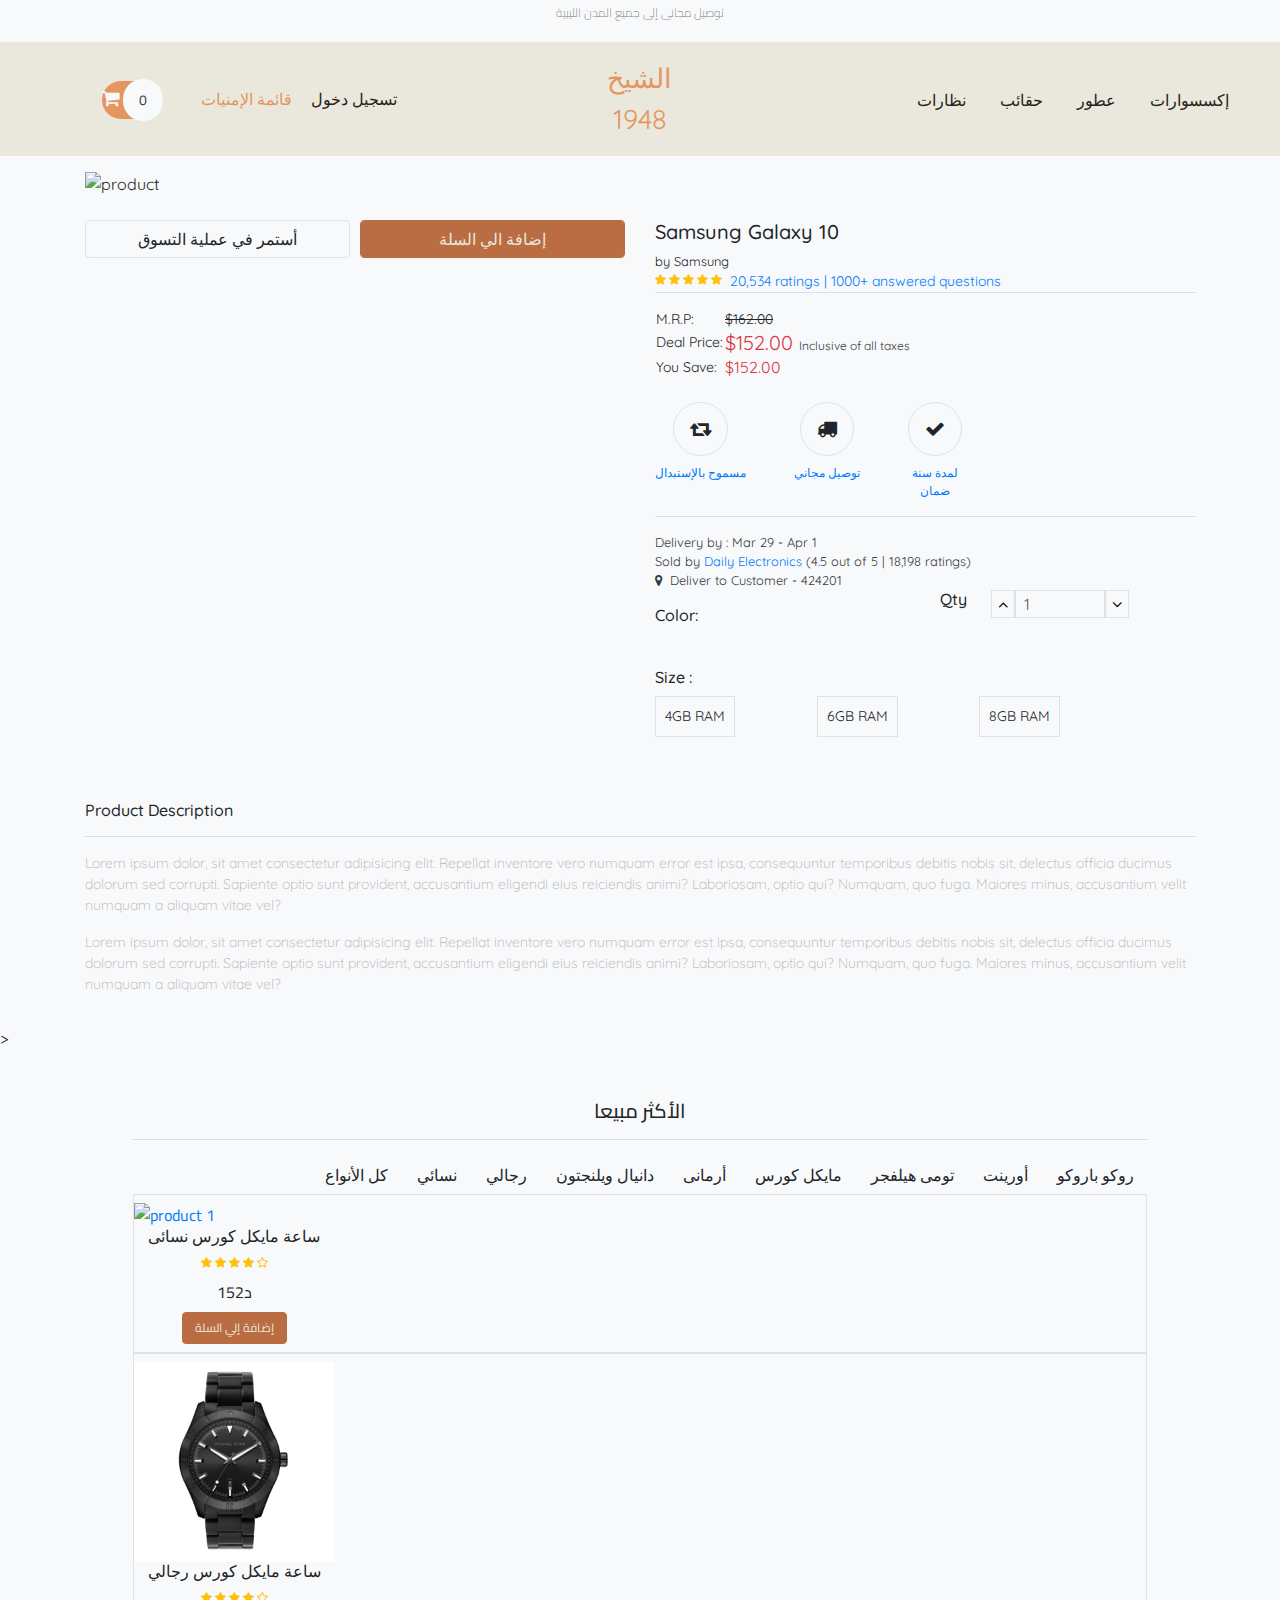
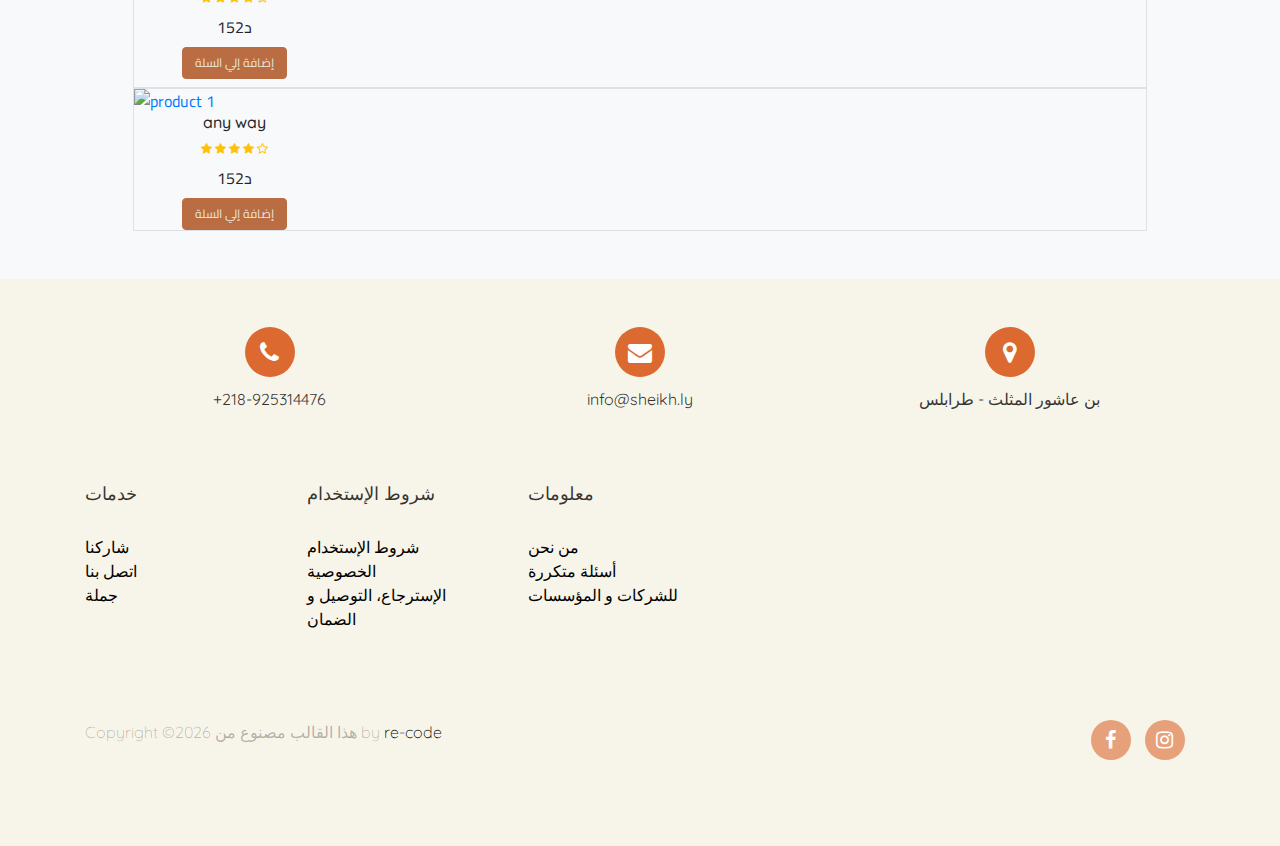
==== product.html @ f58d6d85 "befor banner" ====
<html lang="ar">
<head>
       <!-- Required meta tags for head  -->
    <meta name="viewport" content="width=device-width, initial-scale=1, shrink-to-fit=no">
    <link rel="stylesheet" href="https://cdnjs.cloudflare.com/ajax/libs/font-awesome/4.7.0/css/font-awesome.min.css">
    
    <link rel="stylesheet" href="https://cdnjs.cloudflare.com/ajax/libs/OwlCarousel2/2.3.4/assets/owl.carousel.min.css" integrity="sha256-UhQQ4fxEeABh4JrcmAJ1+16id/1dnlOEVCFOxDef9Lw=" crossorigin="anonymous" />
    <link rel="stylesheet" href="https://cdnjs.cloudflare.com/ajax/libs/OwlCarousel2/2.3.4/assets/owl.theme.default.min.css" integrity="sha256-kksNxjDRxd/5+jGurZUJd1sdR2v+ClrCl3svESBaJqw=" crossorigin="anonymous" />
    <link href="https://fonts.googleapis.com/css?family=Quicksand:400,600,700&display=swap" rel="stylesheet">

    <link rel="stylesheet" href="sass/fonts/icomoon/style.css">

    <link rel="stylesheet" href="sass/css/owl.carousel.min.css">

    <!-- Bootstrap CSS -->
    <link rel="stylesheet" href="sass/css/bootstrap.min.css">
    <meta charset="UTF-8">
    <meta http-equiv="X-UA-Compatible" content="IE=edge">
    <meta name="viewport" content="width=device-width, initial-scale=1.0">
    <meta http-equiv="Content-Type" content="text/html;charset=UTF-8">
  
    <title>الشيخ للساعات </title>
    <!--bootstap link--->
     <link href="https://cdn.jsdelivr.net/npm/bootstrap@5.3.0-alpha3/dist/css/bootstrap.min.css" rel="stylesheet" integrity="sha384-KK94CHFLLe+nY2dmCWGMq91rCGa5gtU4mk92HdvYe+M/SXH301p5ILy+dN9+nJOZ" crossorigin="anonymous">
    <!-------       cdnjs.com     ---------> 
    <link rel="stylesheet" href="https://cdnjs.cloudflare.com/ajax/libs/OwlCarousel2/2.3.4/assets/owl.carousel.min.css" integrity="sha512-tS3S5qG0BlhnQROyJXvNjeEM4UpMXHrQfTGmbQ1gKmelCxlSEBUaxhRBj/EFTzpbP4RVSrpEikbmdJobCvhE3g==" crossorigin="anonymous" referrerpolicy="no-referrer" />
    <link rel="stylesheet" href="https://cdnjs.cloudflare.com/ajax/libs/OwlCarousel2/2.3.4/assets/owl.theme.default.min.css" integrity="sha512-sMXtMNL1zRzolHYKEujM2AqCLUR9F2C4/05cdbxjjLSRvMQIciEPCQZo++nk7go3BtSuK9kfa/s+a4f4i5pLkw==" crossorigin="anonymous" referrerpolicy="no-referrer" />
<!-- font awesome icons --->
<link rel="stylesheet" href="https://cdnjs.cloudflare.com/ajax/libs/font-awesome/6.4.0/css/brands.min.css" integrity="sha512-9YHSK59/rjvhtDcY/b+4rdnl0V4LPDWdkKceBl8ZLF5TB6745ml1AfluEU6dFWqwDw9lPvnauxFgpKvJqp7jiQ==" crossorigin="anonymous" referrerpolicy="no-referrer" />
<link rel="stylesheet" href="sass/scss/style.css ">
<link rel="stylesheet" href="sass/css/footer/css/ionicons.min.css">

</head>
<body>
<!--start header-->
<div class="site-mobile-menu site-navbar-target ">
        <div class="site-mobile-menu-header">
          <div class="site-mobile-menu-close mt-3">
            <span class="icon-close2 js-menu-toggle"></span>
          </div>
        </div>
        <div class="site-mobile-menu-body"></div>
      </div>
    <header  id="header" >
        <div  class="strip  justify-content-between px-4 py-1 bg-light"> <!--- d-flex well add justify add some space- "-->
         <p  style="text-align:center"class="font-cario font-size-12 text-black-50" >توصيل مجانى إلى جميع المدن الليبية</p>
         <div class="font-cario font-size-14">
            

         </div>
      
        </div>
        <!--nav primary -->
        <div  class="site-navbar site-navbar-target bg-white color-nav" role="banner" class="container">
            <div class="row align-items-center position-relative">
  
              <div class="col-lg-4">
                <nav class="site-navigation text-right ml-auto " role="navigation">
                 
                  <ul class="site-menu main-menu js-clone-nav ml-auto d-none d-lg-block ">
                    <li>
                      <form action="#" class="font-size-14 font-cario  ">
                        <a href="#" class="py-2 rounded-pill  "style="background-color:#e59560;">
                          <span class="font-size-16px-2 "><i class="fa fa-shopping-cart" style="font-size:19px;color:#f8f9fa;"></i></span>
                          <span class="px-3 py-2 rounded-pill text-dark bg-light">0</span>
                        </a>
                    </form>
                  </li>
                    <li class="active"><a href="#" class="nav-link">
                   
                    </a> قائمة الإمنيات</li>
                    <li><a href="#" class="nav-link">تسجيل  دخول </a></li>
               
                    
                  </ul>
                </nav>
              </div>
              <div class="col-lg-4 text-center">
                <div  class="site-logo">
                  <a href="index.html">الشيخ<br>  1948</a>
                </div>
  
  
                <div class="ml-auto toggle-button d-inline-block d-lg-none"><a href="#" class="site-menu-toggle py-5 js-menu-toggle text-black"><span class="icon-menu h3 text-black"></span></a></div>
              </div>
              <div class="col-lg-4">
                <nav class="site-navigation text-left mr-auto " role="navigation">
                  <ul class="site-menu main-menu js-clone-nav ml-auto d-none d-lg-block">
                    <li><a href="#" class="nav-link"> </a></li>
                    <li><a href="#" class="nav-link">نظارات</a></li>
                    <li><a href="#" class="nav-link">حقائب</a></li>
                    <li><a href="#" class="nav-link">عطور</a></li>
                    <li><a href="#" class="nav-link">إكسسوارات</a></li>
                  </ul>
                </nav>
              </div>
              
  
            </div>
          </div>
          <!--------------- end of nav------------->
    </header>
<!--start main-site -->
<main  id="main-site">
<!--product -->
<section id="product" class="py-3">
    <div class="container">
        <div class="row">
            <div class="col-sm-6">
                <img src="assest/products/1.png" alt="product" class="img-fluid">
                <div class="form-row pt-4 font-size-16 font-baloo">
                    <div class="col">
                        <button type="submit" class="btn border form-control">أستمر في عملية التسوق</button>
                    </div>
                    <div class="col">
                        <button type="submit" class="btn  button-style form-control">إضافة الي السلة</button>
                    </div>
                </div>
            </div>
            <div class="col-sm-6 py-5">
                <h5 class="font-baloo font-size-20">Samsung Galaxy 10</h5>
                <small>by Samsung</small>
                <div class="d-flex">
                    <div class="rating text-warning font-size-12">
                        <span><i class="fa fa-star"></i></span>
                        <span><i class="fa fa-star"></i></span>
                        <span><i class="fa fa-star"></i></span>
                        <span><i class="fa fa-star"></i></span>
                        <span><i class="fa fa-star"></i></span>
                      </div>
                      <a href="#" class="px-2 font-rale font-size-14">20,534 ratings | 1000+ answered questions</a>
                </div>
                <hr class="m-0">

                <!---    product price       -->
                    <table class="my-3">
                        <tr class="font-rale font-size-14">
                            <td>M.R.P:</td>
                            <td><strike>$162.00</strike></td>
                        </tr>
                        <tr class="font-rale font-size-14">
                            <td>Deal Price:</td>
                            <td class="font-size-20 text-danger">$<span>152.00</span><small class="text-dark font-size-12">&nbsp;&nbsp;Inclusive of all taxes</small></td>
                        </tr>
                        <tr class="font-rale font-size-14">
                            <td>You Save:</td>
                            <td><span class="font-size-16 text-danger">$152.00</span></td>
                        </tr>
                    </table>
                <!---    !product price       -->

                 <!--    #policy -->
                    <div id="policy">
                        <div class="d-flex">
                            <div class="return text-center mr-5">
                                <div class="font-size-20 my-2 color-second">
                                    <span class="fa fa-retweet  border p-3 rounded-pill "></span>
                                </div>
                                <a href="#" class="font-rale font-size-12">مسموح بالإستبدال</a>
                            </div>
                            <div class="return text-center mr-5">
                                <div class="font-size-20 my-2 color-second">
                                    <span class="fa fa-truck  border p-3 rounded-pill"></span>
                                </div>
                                <a href="#" class="font-rale font-size-12">توصيل مجاني</a>
                            </div>
                            <div class="return text-center mr-5">
                                <div class="font-size-20 my-2 color-second">
                                    <span class="fa fa-check border p-3 rounded-pill"></span>
                                </div>
                                <a href="#" class="font-rale font-size-12">لمدة سنة <br>ضمان</a>
                            </div>
                        </div>
                    </div>
                  <!--    !policy -->
                    <hr>

                <!-- order-details -->
                    <div id="order-details" class="font-rale d-flex flex-column text-dark">
                        <small>Delivery by : Mar 29  - Apr 1</small>
                        <small>Sold by <a href="#">Daily Electronics </a>(4.5 out of 5 | 18,198 ratings)</small>
                        <small><i class="fa fa-map-marker color-primary"></i>&nbsp;&nbsp;Deliver to Customer - 424201</small>
                    </div>
                 <!-- !order-details -->

                 <div class="row">
                     <div class="col-6">
                            <!-- color -->
                                <div class="color my-3">
                                  <div class="d-flex justify-content-between">
                                    <h6 class="font-baloo">Color:</h6>
                                    <div class="p-2 color-yellow-bg rounded-circle"><button class="btn font-size-14"></button></div>
                                    <div class="p-2 color-primary-bg rounded-circle"><button class="btn font-size-14"></button></div>
                                    <div class="p-2 color-second-bg rounded-circle"><button class="btn font-size-14"></button></div>
                                  </div>
                                </div>
                            <!-- !color -->
                     </div>
                     <div class="col-6">
                       <!-- product qty section -->  
                         <div class="qty d-flex">
                             <h6 class="font-baloo">Qty</h6>
                             <div class="px-4 d-flex font-rale">
                                 <button class="qty-up border bg-light" data-id="pro1"><i class="fa fa-angle-up"></i></button>
                                 <input type="text" data-id="pro1" class="qty_input border px-2 w-50 bg-light" disabled value="1" placeholder="1">
                                 <button data-id="pro1" class="qty-down border bg-light"><i class="fa fa-angle-down"></i></button>
                             </div>
                         </div>
                        <!-- !product qty section -->  
                     </div>
                 </div>

                <!-- size -->
                    <div class="size my-3">
                        <h6 class="font-baloo">Size :</h6>
                        <div class="d-flex justify-content-between w-75">
                            <div class="font-rubik border p-2">
                                <button class="btn p-0 font-size-14">4GB RAM</button>
                            </div>
                            <div class="font-rubik border p-2">
                                <button class="btn p-0 font-size-14">6GB RAM</button>
                            </div>
                            <div class="font-rubik border p-2">
                                <button class="btn p-0 font-size-14">8GB RAM</button>
                            </div>
                        </div>
                    </div>
                <!-- !size -->


            </div>

            <div class="col-12">
                <h6 class="font-rubik">Product Description</h6>
                <hr>
                <p class="font-rale font-size-14">Lorem ipsum dolor, sit amet consectetur adipisicing elit. Repellat inventore vero numquam error est ipsa, consequuntur temporibus debitis nobis sit, delectus officia ducimus dolorum sed corrupti. Sapiente optio sunt provident, accusantium eligendi eius reiciendis animi? Laboriosam, optio qui? Numquam, quo fuga. Maiores minus, accusantium velit numquam a aliquam vitae vel?</p>
                <p class="font-rale font-size-14">Lorem ipsum dolor, sit amet consectetur adipisicing elit. Repellat inventore vero numquam error est ipsa, consequuntur temporibus debitis nobis sit, delectus officia ducimus dolorum sed corrupti. Sapiente optio sunt provident, accusantium eligendi eius reiciendis animi? Laboriosam, optio qui? Numquam, quo fuga. Maiores minus, accusantium velit numquam a aliquam vitae vel?</p>
            </div>
        </div>
    </div>
</section>
<!--   !product  -->>
<!--Top sale -->
<section class="container" id ="top-sale">
  <div class="container p-5" >
<h4 class="font-cario font-size-20 center-item" >الأكثر  مبيعا </h4>
<hr>
<!--owl-carousel-->
<div id="filters" class="button-group text-right font-size-12 ">
  <button class ="btn" data-filter="*">كل الأنواع</button>
  <button class ="btn" data-filter=".woman">نسائي </button>
  <button class ="btn" data-filter=".man">رجالي </button>
  <button class ="btn" data-filter=".daneal">دانيال ويلنجتون</button>
  <button class ="btn" data-filter=".armane"> أرمانى</button>
  <button class ="btn" data-filter=".mecal"> مايكل كورس</button>
  <button class ="btn" data-filter=".tome">تومى هيلفجر</button>
  <button class ="btn" data-filter=".orent">أورينت </button>
  <button class ="btn" data-filter=".roko">روكو باروكو</button>

</div>
<div class="grid">
  <div class="grid-items woman mecal border ">
   <div class="item py-2" style="width: 200px;">
    <div class="product font-cario">
      <a href="#"><img src="assest/products/michael-1.webp" alt="product 1" class="img-fluid"></a>
      <div class="center-item">
        <h6> ساعة مايكل كورس نسائى</h6>
        <div class="rating text-warning font-size-12">
          <span><i class="fa fa-star"></i></span>
          <span><i class="fa fa-star"></i></span>
          <span><i class="fa fa-star"></i></span>
          <span><i class="fa fa-star"></i></span>
          <span><i class=" 	fa fa-star-o"></i></span>
        </div>
        <div class="price py-2">
          <span>152د</span>
        </div>
       <button type="submit" class="btn btn-warning font-size-12 button-style" >إضافة إلي السلة</button>
      </div>
    </div>

   </div>

  </div>
  <div class="grid-items mecal man  border ">
    <div class="item py-2" style="width: 200px;">
     <div class="product font-cario">
       <a href="#"><img src="assest/products/mk-2.jpg" alt="product 1" class="img-fluid"></a>
       <div class="center-item">
         <h6> ساعة مايكل كورس رجالي</h6>
         <div class="rating text-warning font-size-12">
           <span><i class="fa fa-star"></i></span>
           <span><i class="fa fa-star"></i></span>
           <span><i class="fa fa-star"></i></span>
           <span><i class="fa fa-star"></i></span>
           <span><i class=" 	fa fa-star-o"></i></span>
         </div>
         <div class="price py-2">
           <span>152د</span>
         </div>
        <button type="submit" class="btn btn-warning font-size-12 button-style" >إضافة إلي السلة</button>
       </div>
     </div>

    </div>

   </div>

  <div class="grid-items woman border ">
    <div class="item " style="width: 200px;">
     <div class="product font-cario">
       <a href="#"><img src="assest/products/2.png" alt="product 1" class="img-fluid"></a>
       <div class="center-item">
         <h6> any way</h6>
         <div class="rating text-warning font-size-12">
           <span><i class="fa fa-star"></i></span>
           <span><i class="fa fa-star"></i></span>
           <span><i class="fa fa-star"></i></span>
           <span><i class="fa fa-star"></i></span>
           <span><i class=" 	fa fa-star-o"></i></span>
         </div>
         <div class="price py-2">
           <span>152د</span>
         </div>
        <button type="submit" class="btn btn-warning font-size-12 button-style" >إضافة إلي السلة</button>
       </div>
     </div>

    </div>

   </div>

</div>

</div>

</section>
<!--spatial prices-->



<!--spatial prices-->
<!---Banner Ads-->





</main>
<!--close main-site -->
<!--satrt footer-->
<footer>
<footer class="footer-10">
			<div class="container">
				<div class="row  no-gutters">
					<div class="col-md-4  mb-4 d-flex">
						<div class="con con-1 w-100 py-5">
							<div class="con-info w-100 text-center">
								<div class="icon d-flex align-items-center justify-content-center">
									<span class="fa fa-phone"></span>
								</div>
								<div class="text">
									<span>+218-925314476</span>
								</div>
							</div>
						</div>
					</div>
					<div class="col-md-4 mb-md-0 mb-4 d-flex">
						<div class="con con-2 w-100 py-5">
							<div class="con-info w-100 text-center">
								<div class="icon d-flex align-items-center justify-content-center">
									<span class="fa fa-envelope"></span>
								</div>
								<div class="text">
									<span>info@sheikh.ly</span>
								</div>
							</div>
						</div>
					</div>
					<div class="col-md-4 mb-md-0 mb-4 d-flex">
						<div class="con con-3 w-100 py-5">
							<div class="con-info w-100 text-center">
								<div class="icon d-flex align-items-center justify-content-center">
									<span class="fa fa-map-marker"></span>
								</div>
								<div class="text">
									<span>بن عاشور المثلث - طرابلس</span>
								</div>
							</div>
						</div>
					</div>
				</div>
				<div class="row">
					<div class="col-md-7">
						<div class="row">
							<div class="col-md-4 mb-md-0 mb-4">
								<h2 class="footer-heading">خدمات</h2>
								<ul class="list-unstyled">
		              <li><a href="#" class="d-block">شاركنا </a></li>
		              <li><a href="#" class="d-block">اتصل بنا </a></li>
		              <li><a href="#" class="d-block">جملة </a></li>
		              
		            </ul>
							</div>
							<div class="col-md-4 mb-md-0 mb-4">
								<h2 class="footer-heading">شروط الإستخدام</h2>
								<ul class="list-unstyled">
		              <li><a href="#" class="d-block">شروط الإستخدام </a></li>
		              <li><a href="#" class="d-block">الخصوصية </a></li>
		              <li><a href="#" class="d-block">الإسترجاع، التوصيل و الضمان </a></li>
		            
		            </ul>
							</div>
							<div class="col-md-4 mb-md-0 mb-4">
								<h2 class="footer-heading">معلومات</h2>
								<ul class="list-unstyled">
		              <li><a href="#" class="d-block">من نحن </a></li>
		              <li><a href="#" class="d-block">أسئلة متكررة </a></li>
		              <li><a href="#" class="d-block">للشركات و المؤسسات </a></li>
		            </ul>
							</div>
						</div>
					</div>
					</div>
				<div class="row mt-5 pt-4 border-top">
          <div class="col-md-6 col-lg-8 mb-md-0 mb-4">
            <p class="copyright mb-0"><!-- Link back to Colorlib can't be removed. Template is licensed under CC BY 3.0. -->
  Copyright &copy;<script>document.write(new Date().getFullYear());</script> هذا القالب مصنوع من  <i class="ion-ios-heart" aria-hidden="true"></i> by <a href="https://colorlib.com" target="_blank">re-code</a>
  <!-- Link back to Colorlib can't be removed. Template is licensed under CC BY 3.0. --></p>
          </div>
          <div class="col-md-6 col-lg-4 text-md-right">
          	<ul class="ftco-footer-social p-0">
			  <li class="ftco-animate"><a href="#" data-toggle="tooltip" data-placement="top" title="Facebook"><span class="fa fa-facebook"></span></a></li>
              <li class="ftco-animate"><a href="#" data-toggle="tooltip" data-placement="top" title="Instagram"><span class="fa fa-instagram"></span></a></li>
            </ul>
          </div>
        </div>
			</div>
		</footer>
  
</footer>
<!--end footer-->

    <!---------- script bootstrap ------------->
    <script src="https://cdn.jsdelivr.net/npm/@popperjs/core@2.11.7/dist/umd/popper.min.js" integrity="sha384-zYPOMqeu1DAVkHiLqWBUTcbYfZ8osu1Nd6Z89ify25QV9guujx43ITvfi12/QExE" crossorigin="anonymous"></script>
<script src="https://cdn.jsdelivr.net/npm/bootstrap@5.3.0-alpha3/dist/js/bootstrap.min.js" integrity="sha384-Y4oOpwW3duJdCWv5ly8SCFYWqFDsfob/3GkgExXKV4idmbt98QcxXYs9UoXAB7BZ" crossorigin="anonymous"></script>
<!----- script bootsrap for nav------>
<script src="sass/js/jquery-3.3.1.min.js"></script>
<script src="sass/js/popper.min.js"></script>
<script src="sass/js/bootstrap.min.js"></script>
<script src="sass/js/jquery.sticky.js"></script>
<script src="sass/js/main.js"></script>
<script src="index.js"></script>
<!---custom javascript -->
<script src="https://cdnjs.cloudflare.com/ajax/libs/OwlCarousel2/2.3.4/owl.carousel.min.js" integrity="sha512-bPs7Ae6pVvhOSiIcyUClR7/q2OAsRiovw4vAkX+zJbw3ShAeeqezq50RIIcIURq7Oa20rW2n2q+fyXBNcU9lrw==" crossorigin="anonymous" referrerpolicy="no-referrer"></script>
<!--istop plugin -->
<script src="https://cdnjs.cloudflare.com/ajax/libs/jquery.isotope/3.0.6/isotope.pkgd.min.js" integrity="sha512-Zq2BOxyhvnRFXu0+WE6ojpZLOU2jdnqbrM1hmVdGzyeCa1DgM3X5Q4A/Is9xA1IkbUeDd7755dNNI/PzSf2Pew==" crossorigin="anonymous" referrerpolicy="no-referrer"></script>


</body>
</html>
---- sass/fonts/icomoon/style.css ----
@font-face {
  font-family: 'icomoon';
  src:  url('fonts/icomoon.eot?10si43');
  src:  url('fonts/icomoon.eot?10si43#iefix') format('embedded-opentype'),
    url('fonts/icomoon.ttf?10si43') format('truetype'),
    url('fonts/icomoon.woff?10si43') format('woff'),
    url('fonts/icomoon.svg?10si43#icomoon') format('svg');
  font-weight: normal;
  font-style: normal;
}

[class^="icon-"], [class*=" icon-"] {
  /* use !important to prevent issues with browser extensions that change fonts */
  font-family: 'icomoon' !important;
  speak: none;
  font-style: normal;
  font-weight: normal;
  font-variant: normal;
  text-transform: none;
  line-height: 1;

  /* Better Font Rendering =========== */
  -webkit-font-smoothing: antialiased;
  -moz-osx-font-smoothing: grayscale;
}

.icon-asterisk:before {
  content: "\f069";
}
.icon-plus:before {
  content: "\f067";
}
.icon-question:before {
  content: "\f128";
}
.icon-minus:before {
  content: "\f068";
}
.icon-glass:before {
  content: "\f000";
}
.icon-music:before {
  content: "\f001";
}
.icon-search:before {
  content: "\f002";
}
.icon-envelope-o:before {
  content: "\f003";
}
.icon-heart:before {
  content: "\f004";
}
.icon-star:before {
  content: "\f005";
}
.icon-star-o:before {
  content: "\f006";
}
.icon-user:before {
  content: "\f007";
}
.icon-film:before {
  content: "\f008";
}
.icon-th-large:before {
  content: "\f009";
}
.icon-th:before {
  content: "\f00a";
}
.icon-th-list:before {
  content: "\f00b";
}
.icon-check:before {
  content: "\f00c";
}
.icon-close:before {
  content: "\f00d";
}
.icon-remove:before {
  content: "\f00d";
}
.icon-times:before {
  content: "\f00d";
}
.icon-search-plus:before {
  content: "\f00e";
}
.icon-search-minus:before {
  content: "\f010";
}
.icon-power-off:before {
  content: "\f011";
}
.icon-signal:before {
  content: "\f012";
}
.icon-cog:before {
  content: "\f013";
}
.icon-gear:before {
  content: "\f013";
}
.icon-trash-o:before {
  content: "\f014";
}
.icon-home:before {
  content: "\f015";
}
.icon-file-o:before {
  content: "\f016";
}
.icon-clock-o:before {
  content: "\f017";
}
.icon-road:before {
  content: "\f018";
}
.icon-download:before {
  content: "\f019";
}
.icon-arrow-circle-o-down:before {
  content: "\f01a";
}
.icon-arrow-circle-o-up:before {
  content: "\f01b";
}
.icon-inbox:before {
  content: "\f01c";
}
.icon-play-circle-o:before {
  content: "\f01d";
}
.icon-repeat:before {
  content: "\f01e";
}
.icon-rotate-right:before {
  content: "\f01e";
}
.icon-refresh:before {
  content: "\f021";
}
.icon-list-alt:before {
  content: "\f022";
}
.icon-lock:before {
  content: "\f023";
}
.icon-flag:before {
  content: "\f024";
}
.icon-headphones:before {
  content: "\f025";
}
.icon-volume-off:before {
  content: "\f026";
}
.icon-volume-down:before {
  content: "\f027";
}
.icon-volume-up:before {
  content: "\f028";
}
.icon-qrcode:before {
  content: "\f029";
}
.icon-barcode:before {
  content: "\f02a";
}
.icon-tag:before {
  content: "\f02b";
}
.icon-tags:before {
  content: "\f02c";
}
.icon-book:before {
  content: "\f02d";
}
.icon-bookmark:before {
  content: "\f02e";
}
.icon-print:before {
  content: "\f02f";
}
.icon-camera:before {
  content: "\f030";
}
.icon-font:before {
  content: "\f031";
}
.icon-bold:before {
  content: "\f032";
}
.icon-italic:before {
  content: "\f033";
}
.icon-text-height:before {
  content: "\f034";
}
.icon-text-width:before {
  content: "\f035";
}
.icon-align-left:before {
  content: "\f036";
}
.icon-align-center:before {
  content: "\f037";
}
.icon-align-right:before {
  content: "\f038";
}
.icon-align-justify:before {
  content: "\f039";
}
.icon-list:before {
  content: "\f03a";
}
.icon-dedent:before {
  content: "\f03b";
}
.icon-outdent:before {
  content: "\f03b";
}
.icon-indent:before {
  content: "\f03c";
}
.icon-video-camera:before {
  content: "\f03d";
}
.icon-image:before {
  content: "\f03e";
}
.icon-photo:before {
  content: "\f03e";
}
.icon-picture-o:before {
  content: "\f03e";
}
.icon-pencil:before {
  content: "\f040";
}
.icon-map-marker:before {
  content: "\f041";
}
.icon-adjust:before {
  content: "\f042";
}
.icon-tint:before {
  content: "\f043";
}
.icon-edit:before {
  content: "\f044";
}
.icon-pencil-square-o:before {
  content: "\f044";
}
.icon-share-square-o:before {
  content: "\f045";
}
.icon-check-square-o:before {
  content: "\f046";
}
.icon-arrows:before {
  content: "\f047";
}
.icon-step-backward:before {
  content: "\f048";
}
.icon-fast-backward:before {
  content: "\f049";
}
.icon-backward:before {
  content: "\f04a";
}
.icon-play:before {
  content: "\f04b";
}
.icon-pause:before {
  content: "\f04c";
}
.icon-stop:before {
  content: "\f04d";
}
.icon-forward:before {
  content: "\f04e";
}
.icon-fast-forward:before {
  content: "\f050";
}
.icon-step-forward:before {
  content: "\f051";
}
.icon-eject:before {
  content: "\f052";
}
.icon-chevron-left:before {
  content: "\f053";
}
.icon-chevron-right:before {
  content: "\f054";
}
.icon-plus-circle:before {
  content: "\f055";
}
.icon-minus-circle:before {
  content: "\f056";
}
.icon-times-circle:before {
  content: "\f057";
}
.icon-check-circle:before {
  content: "\f058";
}
.icon-question-circle:before {
  content: "\f059";
}
.icon-info-circle:before {
  content: "\f05a";
}
.icon-crosshairs:before {
  content: "\f05b";
}
.icon-times-circle-o:before {
  content: "\f05c";
}
.icon-check-circle-o:before {
  content: "\f05d";
}
.icon-ban:before {
  content: "\f05e";
}
.icon-arrow-left:before {
  content: "\f060";
}
.icon-arrow-right:before {
  content: "\f061";
}
.icon-arrow-up:before {
  content: "\f062";
}
.icon-arrow-down:before {
  content: "\f063";
}
.icon-mail-forward:before {
  content: "\f064";
}
.icon-share:before {
  content: "\f064";
}
.icon-expand:before {
  content: "\f065";
}
.icon-compress:before {
  content: "\f066";
}
.icon-exclamation-circle:before {
  content: "\f06a";
}
.icon-gift:before {
  content: "\f06b";
}
.icon-leaf:before {
  content: "\f06c";
}
.icon-fire:before {
  content: "\f06d";
}
.icon-eye:before {
  content: "\f06e";
}
.icon-eye-slash:before {
  content: "\f070";
}
.icon-exclamation-triangle:before {
  content: "\f071";
}
.icon-warning:before {
  content: "\f071";
}
.icon-plane:before {
  content: "\f072";
}
.icon-calendar:before {
  content: "\f073";
}
.icon-random:before {
  content: "\f074";
}
.icon-comment:before {
  content: "\f075";
}
.icon-magnet:before {
  content: "\f076";
}
.icon-chevron-up:before {
  content: "\f077";
}
.icon-chevron-down:before {
  content: "\f078";
}
.icon-retweet:before {
  content: "\f079";
}
.icon-shopping-cart:before {
  content: "\f07a";
}
.icon-folder:before {
  content: "\f07b";
}
.icon-folder-open:before {
  content: "\f07c";
}
.icon-arrows-v:before {
  content: "\f07d";
}
.icon-arrows-h:before {
  content: "\f07e";
}
.icon-bar-chart:before {
  content: "\f080";
}
.icon-bar-chart-o:before {
  content: "\f080";
}
.icon-twitter-square:before {
  content: "\f081";
}
.icon-facebook-square:before {
  content: "\f082";
}
.icon-camera-retro:before {
  content: "\f083";
}
.icon-key:before {
  content: "\f084";
}
.icon-cogs:before {
  content: "\f085";
}
.icon-gears:before {
  content: "\f085";
}
.icon-comments:before {
  content: "\f086";
}
.icon-thumbs-o-up:before {
  content: "\f087";
}
.icon-thumbs-o-down:before {
  content: "\f088";
}
.icon-star-half:before {
  content: "\f089";
}
.icon-heart-o:before {
  content: "\f08a";
}
.icon-sign-out:before {
  content: "\f08b";
}
.icon-linkedin-square:before {
  content: "\f08c";
}
.icon-thumb-tack:before {
  content: "\f08d";
}
.icon-external-link:before {
  content: "\f08e";
}
.icon-sign-in:before {
  content: "\f090";
}
.icon-trophy:before {
  content: "\f091";
}
.icon-github-square:before {
  content: "\f092";
}
.icon-upload:before {
  content: "\f093";
}
.icon-lemon-o:before {
  content: "\f094";
}
.icon-phone:before {
  content: "\f095";
}
.icon-square-o:before {
  content: "\f096";
}
.icon-bookmark-o:before {
  content: "\f097";
}
.icon-phone-square:before {
  content: "\f098";
}
.icon-twitter:before {
  content: "\f099";
}
.icon-facebook:before {
  content: "\f09a";
}
.icon-facebook-f:before {
  content: "\f09a";
}
.icon-github:before {
  content: "\f09b";
}
.icon-unlock:before {
  content: "\f09c";
}
.icon-credit-card:before {
  content: "\f09d";
}
.icon-feed:before {
  content: "\f09e";
}
.icon-rss:before {
  content: "\f09e";
}
.icon-hdd-o:before {
  content: "\f0a0";
}
.icon-bullhorn:before {
  content: "\f0a1";
}
.icon-bell-o:before {
  content: "\f0a2";
}
.icon-certificate:before {
  content: "\f0a3";
}
.icon-hand-o-right:before {
  content: "\f0a4";
}
.icon-hand-o-left:before {
  content: "\f0a5";
}
.icon-hand-o-up:before {
  content: "\f0a6";
}
.icon-hand-o-down:before {
  content: "\f0a7";
}
.icon-arrow-circle-left:before {
  content: "\f0a8";
}
.icon-arrow-circle-right:before {
  content: "\f0a9";
}
.icon-arrow-circle-up:before {
  content: "\f0aa";
}
.icon-arrow-circle-down:before {
  content: "\f0ab";
}
.icon-globe:before {
  content: "\f0ac";
}
.icon-wrench:before {
  content: "\f0ad";
}
.icon-tasks:before {
  content: "\f0ae";
}
.icon-filter:before {
  content: "\f0b0";
}
.icon-briefcase:before {
  content: "\f0b1";
}
.icon-arrows-alt:before {
  content: "\f0b2";
}
.icon-group:before {
  content: "\f0c0";
}
.icon-users:before {
  content: "\f0c0";
}
.icon-chain:before {
  content: "\f0c1";
}
.icon-link:before {
  content: "\f0c1";
}
.icon-cloud:before {
  content: "\f0c2";
}
.icon-flask:before {
  content: "\f0c3";
}
.icon-cut:before {
  content: "\f0c4";
}
.icon-scissors:before {
  content: "\f0c4";
}
.icon-copy:before {
  content: "\f0c5";
}
.icon-files-o:before {
  content: "\f0c5";
}
.icon-paperclip:before {
  content: "\f0c6";
}
.icon-floppy-o:before {
  content: "\f0c7";
}
.icon-save:before {
  content: "\f0c7";
}
.icon-square:before {
  content: "\f0c8";
}
.icon-bars:before {
  content: "\f0c9";
}
.icon-navicon:before {
  content: "\f0c9";
}
.icon-reorder:before {
  content: "\f0c9";
}
.icon-list-ul:before {
  content: "\f0ca";
}
.icon-list-ol:before {
  content: "\f0cb";
}
.icon-strikethrough:before {
  content: "\f0cc";
}
.icon-underline:before {
  content: "\f0cd";
}
.icon-table:before {
  content: "\f0ce";
}
.icon-magic:before {
  content: "\f0d0";
}
.icon-truck:before {
  content: "\f0d1";
}
.icon-pinterest:before {
  content: "\f0d2";
}
.icon-pinterest-square:before {
  content: "\f0d3";
}
.icon-google-plus-square:before {
  content: "\f0d4";
}
.icon-google-plus:before {
  content: "\f0d5";
}
.icon-money:before {
  content: "\f0d6";
}
.icon-caret-down:before {
  content: "\f0d7";
}
.icon-caret-up:before {
  content: "\f0d8";
}
.icon-caret-left:before {
  content: "\f0d9";
}
.icon-caret-right:before {
  content: "\f0da";
}
.icon-columns:before {
  content: "\f0db";
}
.icon-sort:before {
  content: "\f0dc";
}
.icon-unsorted:before {
  content: "\f0dc";
}
.icon-sort-desc:before {
  content: "\f0dd";
}
.icon-sort-down:before {
  content: "\f0dd";
}
.icon-sort-asc:before {
  content: "\f0de";
}
.icon-sort-up:before {
  content: "\f0de";
}
.icon-envelope:before {
  content: "\f0e0";
}
.icon-linkedin:before {
  content: "\f0e1";
}
.icon-rotate-left:before {
  content: "\f0e2";
}
.icon-undo:before {
  content: "\f0e2";
}
.icon-gavel:before {
  content: "\f0e3";
}
.icon-legal:before {
  content: "\f0e3";
}
.icon-dashboard:before {
  content: "\f0e4";
}
.icon-tachometer:before {
  content: "\f0e4";
}
.icon-comment-o:before {
  content: "\f0e5";
}
.icon-comments-o:before {
  content: "\f0e6";
}
.icon-bolt:before {
  content: "\f0e7";
}
.icon-flash:before {
  content: "\f0e7";
}
.icon-sitemap:before {
  content: "\f0e8";
}
.icon-umbrella:before {
  content: "\f0e9";
}
.icon-clipboard:before {
  content: "\f0ea";
}
.icon-paste:before {
  content: "\f0ea";
}
.icon-lightbulb-o:before {
  content: "\f0eb";
}
.icon-exchange:before {
  content: "\f0ec";
}
.icon-cloud-download:before {
  content: "\f0ed";
}
.icon-cloud-upload:before {
  content: "\f0ee";
}
.icon-user-md:before {
  content: "\f0f0";
}
.icon-stethoscope:before {
  content: "\f0f1";
}
.icon-suitcase:before {
  content: "\f0f2";
}
.icon-bell:before {
  content: "\f0f3";
}
.icon-coffee:before {
  content: "\f0f4";
}
.icon-cutlery:before {
  content: "\f0f5";
}
.icon-file-text-o:before {
  content: "\f0f6";
}
.icon-building-o:before {
  content: "\f0f7";
}
.icon-hospital-o:before {
  content: "\f0f8";
}
.icon-ambulance:before {
  content: "\f0f9";
}
.icon-medkit:before {
  content: "\f0fa";
}
.icon-fighter-jet:before {
  content: "\f0fb";
}
.icon-beer:before {
  content: "\f0fc";
}
.icon-h-square:before {
  content: "\f0fd";
}
.icon-plus-square:before {
  content: "\f0fe";
}
.icon-angle-double-left:before {
  content: "\f100";
}
.icon-angle-double-right:before {
  content: "\f101";
}
.icon-angle-double-up:before {
  content: "\f102";
}
.icon-angle-double-down:before {
  content: "\f103";
}
.icon-angle-left:before {
  content: "\f104";
}
.icon-angle-right:before {
  content: "\f105";
}
.icon-angle-up:before {
  content: "\f106";
}
.icon-angle-down:before {
  content: "\f107";
}
.icon-desktop:before {
  content: "\f108";
}
.icon-laptop:before {
  content: "\f109";
}
.icon-tablet:before {
  content: "\f10a";
}
.icon-mobile:before {
  content: "\f10b";
}
.icon-mobile-phone:before {
  content: "\f10b";
}
.icon-circle-o:before {
  content: "\f10c";
}
.icon-quote-left:before {
  content: "\f10d";
}
.icon-quote-right:before {
  content: "\f10e";
}
.icon-spinner:before {
  content: "\f110";
}
.icon-circle:before {
  content: "\f111";
}
.icon-mail-reply:before {
  content: "\f112";
}
.icon-reply:before {
  content: "\f112";
}
.icon-github-alt:before {
  content: "\f113";
}
.icon-folder-o:before {
  content: "\f114";
}
.icon-folder-open-o:before {
  content: "\f115";
}
.icon-smile-o:before {
  content: "\f118";
}
.icon-frown-o:before {
  content: "\f119";
}
.icon-meh-o:before {
  content: "\f11a";
}
.icon-gamepad:before {
  content: "\f11b";
}
.icon-keyboard-o:before {
  content: "\f11c";
}
.icon-flag-o:before {
  content: "\f11d";
}
.icon-flag-checkered:before {
  content: "\f11e";
}
.icon-terminal:before {
  content: "\f120";
}
.icon-code:before {
  content: "\f121";
}
.icon-mail-reply-all:before {
  content: "\f122";
}
.icon-reply-all:before {
  content: "\f122";
}
.icon-star-half-empty:before {
  content: "\f123";
}
.icon-star-half-full:before {
  content: "\f123";
}
.icon-star-half-o:before {
  content: "\f123";
}
.icon-location-arrow:before {
  content: "\f124";
}
.icon-crop:before {
  content: "\f125";
}
.icon-code-fork:before {
  content: "\f126";
}
.icon-chain-broken:before {
  content: "\f127";
}
.icon-unlink:before {
  content: "\f127";
}
.icon-info:before {
  content: "\f129";
}
.icon-exclamation:before {
  content: "\f12a";
}
.icon-superscript:before {
  content: "\f12b";
}
.icon-subscript:before {
  content: "\f12c";
}
.icon-eraser:before {
  content: "\f12d";
}
.icon-puzzle-piece:before {
  content: "\f12e";
}
.icon-microphone:before {
  content: "\f130";
}
.icon-microphone-slash:before {
  content: "\f131";
}
.icon-shield:before {
  content: "\f132";
}
.icon-calendar-o:before {
  content: "\f133";
}
.icon-fire-extinguisher:before {
  content: "\f134";
}
.icon-rocket:before {
  content: "\f135";
}
.icon-maxcdn:before {
  content: "\f136";
}
.icon-chevron-circle-left:before {
  content: "\f137";
}
.icon-chevron-circle-right:before {
  content: "\f138";
}
.icon-chevron-circle-up:before {
  content: "\f139";
}
.icon-chevron-circle-down:before {
  content: "\f13a";
}
.icon-html5:before {
  content: "\f13b";
}
.icon-css3:before {
  content: "\f13c";
}
.icon-anchor:before {
  content: "\f13d";
}
.icon-unlock-alt:before {
  content: "\f13e";
}
.icon-bullseye:before {
  content: "\f140";
}
.icon-ellipsis-h:before {
  content: "\f141";
}
.icon-ellipsis-v:before {
  content: "\f142";
}
.icon-rss-square:before {
  content: "\f143";
}
.icon-play-circle:before {
  content: "\f144";
}
.icon-ticket:before {
  content: "\f145";
}
.icon-minus-square:before {
  content: "\f146";
}
.icon-minus-square-o:before {
  content: "\f147";
}
.icon-level-up:before {
  content: "\f148";
}
.icon-level-down:before {
  content: "\f149";
}
.icon-check-square:before {
  content: "\f14a";
}
.icon-pencil-square:before {
  content: "\f14b";
}
.icon-external-link-square:before {
  content: "\f14c";
}
.icon-share-square:before {
  content: "\f14d";
}
.icon-compass:before {
  content: "\f14e";
}
.icon-caret-square-o-down:before {
  content: "\f150";
}
.icon-toggle-down:before {
  content: "\f150";
}
.icon-caret-square-o-up:before {
  content: "\f151";
}
.icon-toggle-up:before {
  content: "\f151";
}
.icon-caret-square-o-right:before {
  content: "\f152";
}
.icon-toggle-right:before {
  content: "\f152";
}
.icon-eur:before {
  content: "\f153";
}
.icon-euro:before {
  content: "\f153";
}
.icon-gbp:before {
  content: "\f154";
}
.icon-dollar:before {
  content: "\f155";
}
.icon-usd:before {
  content: "\f155";
}
.icon-inr:before {
  content: "\f156";
}
.icon-rupee:before {
  content: "\f156";
}
.icon-cny:before {
  content: "\f157";
}
.icon-jpy:before {
  content: "\f157";
}
.icon-rmb:before {
  content: "\f157";
}
.icon-yen:before {
  content: "\f157";
}
.icon-rouble:before {
  content: "\f158";
}
.icon-rub:before {
  content: "\f158";
}
.icon-ruble:before {
  content: "\f158";
}
.icon-krw:before {
  content: "\f159";
}
.icon-won:before {
  content: "\f159";
}
.icon-bitcoin:before {
  content: "\f15a";
}
.icon-btc:before {
  content: "\f15a";
}
.icon-file:before {
  content: "\f15b";
}
.icon-file-text:before {
  content: "\f15c";
}
.icon-sort-alpha-asc:before {
  content: "\f15d";
}
.icon-sort-alpha-desc:before {
  content: "\f15e";
}
.icon-sort-amount-asc:before {
  content: "\f160";
}
.icon-sort-amount-desc:before {
  content: "\f161";
}
.icon-sort-numeric-asc:before {
  content: "\f162";
}
.icon-sort-numeric-desc:before {
  content: "\f163";
}
.icon-thumbs-up:before {
  content: "\f164";
}
.icon-thumbs-down:before {
  content: "\f165";
}
.icon-youtube-square:before {
  content: "\f166";
}
.icon-youtube:before {
  content: "\f167";
}
.icon-xing:before {
  content: "\f168";
}
.icon-xing-square:before {
  content: "\f169";
}
.icon-youtube-play:before {
  content: "\f16a";
}
.icon-dropbox:before {
  content: "\f16b";
}
.icon-stack-overflow:before {
  content: "\f16c";
}
.icon-instagram:before {
  content: "\f16d";
}
.icon-flickr:before {
  content: "\f16e";
}
.icon-adn:before {
  content: "\f170";
}
.icon-bitbucket:before {
  content: "\f171";
}
.icon-bitbucket-square:before {
  content: "\f172";
}
.icon-tumblr:before {
  content: "\f173";
}
.icon-tumblr-square:before {
  content: "\f174";
}
.icon-long-arrow-down:before {
  content: "\f175";
}
.icon-long-arrow-up:before {
  content: "\f176";
}
.icon-long-arrow-left:before {
  content: "\f177";
}
.icon-long-arrow-right:before {
  content: "\f178";
}
.icon-apple:before {
  content: "\f179";
}
.icon-windows:before {
  content: "\f17a";
}
.icon-android:before {
  content: "\f17b";
}
.icon-linux:before {
  content: "\f17c";
}
.icon-dribbble:before {
  content: "\f17d";
}
.icon-skype:before {
  content: "\f17e";
}
.icon-foursquare:before {
  content: "\f180";
}
.icon-trello:before {
  content: "\f181";
}
.icon-female:before {
  content: "\f182";
}
.icon-male:before {
  content: "\f183";
}
.icon-gittip:before {
  content: "\f184";
}
.icon-gratipay:before {
  content: "\f184";
}
.icon-sun-o:before {
  content: "\f185";
}
.icon-moon-o:before {
  content: "\f186";
}
.icon-archive:before {
  content: "\f187";
}
.icon-bug:before {
  content: "\f188";
}
.icon-vk:before {
  content: "\f189";
}
.icon-weibo:before {
  content: "\f18a";
}
.icon-renren:before {
  content: "\f18b";
}
.icon-pagelines:before {
  content: "\f18c";
}
.icon-stack-exchange:before {
  content: "\f18d";
}
.icon-arrow-circle-o-right:before {
  content: "\f18e";
}
.icon-arrow-circle-o-left:before {
  content: "\f190";
}
.icon-caret-square-o-left:before {
  content: "\f191";
}
.icon-toggle-left:before {
  content: "\f191";
}
.icon-dot-circle-o:before {
  content: "\f192";
}
.icon-wheelchair:before {
  content: "\f193";
}
.icon-vimeo-square:before {
  content: "\f194";
}
.icon-try:before {
  content: "\f195";
}
.icon-turkish-lira:before {
  content: "\f195";
}
.icon-plus-square-o:before {
  content: "\f196";
}
.icon-space-shuttle:before {
  content: "\f197";
}
.icon-slack:before {
  content: "\f198";
}
.icon-envelope-square:before {
  content: "\f199";
}
.icon-wordpress:before {
  content: "\f19a";
}
.icon-openid:before {
  content: "\f19b";
}
.icon-bank:before {
  content: "\f19c";
}
.icon-institution:before {
  content: "\f19c";
}
.icon-university:before {
  content: "\f19c";
}
.icon-graduation-cap:before {
  content: "\f19d";
}
.icon-mortar-board:before {
  content: "\f19d";
}
.icon-yahoo:before {
  content: "\f19e";
}
.icon-google:before {
  content: "\f1a0";
}
.icon-reddit:before {
  content: "\f1a1";
}
.icon-reddit-square:before {
  content: "\f1a2";
}
.icon-stumbleupon-circle:before {
  content: "\f1a3";
}
.icon-stumbleupon:before {
  content: "\f1a4";
}
.icon-delicious:before {
  content: "\f1a5";
}
.icon-digg:before {
  content: "\f1a6";
}
.icon-pied-piper-pp:before {
  content: "\f1a7";
}
.icon-pied-piper-alt:before {
  content: "\f1a8";
}
.icon-drupal:before {
  content: "\f1a9";
}
.icon-joomla:before {
  content: "\f1aa";
}
.icon-language:before {
  content: "\f1ab";
}
.icon-fax:before {
  content: "\f1ac";
}
.icon-building:before {
  content: "\f1ad";
}
.icon-child:before {
  content: "\f1ae";
}
.icon-paw:before {
  content: "\f1b0";
}
.icon-spoon:before {
  content: "\f1b1";
}
.icon-cube:before {
  content: "\f1b2";
}
.icon-cubes:before {
  content: "\f1b3";
}
.icon-behance:before {
  content: "\f1b4";
}
.icon-behance-square:before {
  content: "\f1b5";
}
.icon-steam:before {
  content: "\f1b6";
}
.icon-steam-square:before {
  content: "\f1b7";
}
.icon-recycle:before {
  content: "\f1b8";
}
.icon-automobile:before {
  content: "\f1b9";
}
.icon-car:before {
  content: "\f1b9";
}
.icon-cab:before {
  content: "\f1ba";
}
.icon-taxi:before {
  content: "\f1ba";
}
.icon-tree:before {
  content: "\f1bb";
}
.icon-spotify:before {
  content: "\f1bc";
}
.icon-deviantart:before {
  content: "\f1bd";
}
.icon-soundcloud:before {
  content: "\f1be";
}
.icon-database:before {
  content: "\f1c0";
}
.icon-file-pdf-o:before {
  content: "\f1c1";
}
.icon-file-word-o:before {
  content: "\f1c2";
}
.icon-file-excel-o:before {
  content: "\f1c3";
}
.icon-file-powerpoint-o:before {
  content: "\f1c4";
}
.icon-file-image-o:before {
  content: "\f1c5";
}
.icon-file-photo-o:before {
  content: "\f1c5";
}
.icon-file-picture-o:before {
  content: "\f1c5";
}
.icon-file-archive-o:before {
  content: "\f1c6";
}
.icon-file-zip-o:before {
  content: "\f1c6";
}
.icon-file-audio-o:before {
  content: "\f1c7";
}
.icon-file-sound-o:before {
  content: "\f1c7";
}
.icon-file-movie-o:before {
  content: "\f1c8";
}
.icon-file-video-o:before {
  content: "\f1c8";
}
.icon-file-code-o:before {
  content: "\f1c9";
}
.icon-vine:before {
  content: "\f1ca";
}
.icon-codepen:before {
  content: "\f1cb";
}
.icon-jsfiddle:before {
  content: "\f1cc";
}
.icon-life-bouy:before {
  content: "\f1cd";
}
.icon-life-buoy:before {
  content: "\f1cd";
}
.icon-life-ring:before {
  content: "\f1cd";
}
.icon-life-saver:before {
  content: "\f1cd";
}
.icon-support:before {
  content: "\f1cd";
}
.icon-circle-o-notch:before {
  content: "\f1ce";
}
.icon-ra:before {
  content: "\f1d0";
}
.icon-rebel:before {
  content: "\f1d0";
}
.icon-resistance:before {
  content: "\f1d0";
}
.icon-empire:before {
  content: "\f1d1";
}
.icon-ge:before {
  content: "\f1d1";
}
.icon-git-square:before {
  content: "\f1d2";
}
.icon-git:before {
  content: "\f1d3";
}
.icon-hacker-news:before {
  content: "\f1d4";
}
.icon-y-combinator-square:before {
  content: "\f1d4";
}
.icon-yc-square:before {
  content: "\f1d4";
}
.icon-tencent-weibo:before {
  content: "\f1d5";
}
.icon-qq:before {
  content: "\f1d6";
}
.icon-wechat:before {
  content: "\f1d7";
}
.icon-weixin:before {
  content: "\f1d7";
}
.icon-paper-plane:before {
  content: "\f1d8";
}
.icon-send:before {
  content: "\f1d8";
}
.icon-paper-plane-o:before {
  content: "\f1d9";
}
.icon-send-o:before {
  content: "\f1d9";
}
.icon-history:before {
  content: "\f1da";
}
.icon-circle-thin:before {
  content: "\f1db";
}
.icon-header:before {
  content: "\f1dc";
}
.icon-paragraph:before {
  content: "\f1dd";
}
.icon-sliders:before {
  content: "\f1de";
}
.icon-share-alt:before {
  content: "\f1e0";
}
.icon-share-alt-square:before {
  content: "\f1e1";
}
.icon-bomb:before {
  content: "\f1e2";
}
.icon-futbol-o:before {
  content: "\f1e3";
}
.icon-soccer-ball-o:before {
  content: "\f1e3";
}
.icon-tty:before {
  content: "\f1e4";
}
.icon-binoculars:before {
  content: "\f1e5";
}
.icon-plug:before {
  content: "\f1e6";
}
.icon-slideshare:before {
  content: "\f1e7";
}
.icon-twitch:before {
  content: "\f1e8";
}
.icon-yelp:before {
  content: "\f1e9";
}
.icon-newspaper-o:before {
  content: "\f1ea";
}
.icon-wifi:before {
  content: "\f1eb";
}
.icon-calculator:before {
  content: "\f1ec";
}
.icon-paypal:before {
  content: "\f1ed";
}
.icon-google-wallet:before {
  content: "\f1ee";
}
.icon-cc-visa:before {
  content: "\f1f0";
}
.icon-cc-mastercard:before {
  content: "\f1f1";
}
.icon-cc-discover:before {
  content: "\f1f2";
}
.icon-cc-amex:before {
  content: "\f1f3";
}
.icon-cc-paypal:before {
  content: "\f1f4";
}
.icon-cc-stripe:before {
  content: "\f1f5";
}
.icon-bell-slash:before {
  content: "\f1f6";
}
.icon-bell-slash-o:before {
  content: "\f1f7";
}
.icon-trash:before {
  content: "\f1f8";
}
.icon-copyright:before {
  content: "\f1f9";
}
.icon-at:before {
  content: "\f1fa";
}
.icon-eyedropper:before {
  content: "\f1fb";
}
.icon-paint-brush:before {
  content: "\f1fc";
}
.icon-birthday-cake:before {
  content: "\f1fd";
}
.icon-area-chart:before {
  content: "\f1fe";
}
.icon-pie-chart:before {
  content: "\f200";
}
.icon-line-chart:before {
  content: "\f201";
}
.icon-lastfm:before {
  content: "\f202";
}
.icon-lastfm-square:before {
  content: "\f203";
}
.icon-toggle-off:before {
  content: "\f204";
}
.icon-toggle-on:before {
  content: "\f205";
}
.icon-bicycle:before {
  content: "\f206";
}
.icon-bus:before {
  content: "\f207";
}
.icon-ioxhost:before {
  content: "\f208";
}
.icon-angellist:before {
  content: "\f209";
}
.icon-cc:before {
  content: "\f20a";
}
.icon-ils:before {
  content: "\f20b";
}
.icon-shekel:before {
  content: "\f20b";
}
.icon-sheqel:before {
  content: "\f20b";
}
.icon-meanpath:before {
  content: "\f20c";
}
.icon-buysellads:before {
  content: "\f20d";
}
.icon-connectdevelop:before {
  content: "\f20e";
}
.icon-dashcube:before {
  content: "\f210";
}
.icon-forumbee:before {
  content: "\f211";
}
.icon-leanpub:before {
  content: "\f212";
}
.icon-sellsy:before {
  content: "\f213";
}
.icon-shirtsinbulk:before {
  content: "\f214";
}
.icon-simplybuilt:before {
  content: "\f215";
}
.icon-skyatlas:before {
  content: "\f216";
}
.icon-cart-plus:before {
  content: "\f217";
}
.icon-cart-arrow-down:before {
  content: "\f218";
}
.icon-diamond:before {
  content: "\f219";
}
.icon-ship:before {
  content: "\f21a";
}
.icon-user-secret:before {
  content: "\f21b";
}
.icon-motorcycle:before {
  content: "\f21c";
}
.icon-street-view:before {
  content: "\f21d";
}
.icon-heartbeat:before {
  content: "\f21e";
}
.icon-venus:before {
  content: "\f221";
}
.icon-mars:before {
  content: "\f222";
}
.icon-mercury:before {
  content: "\f223";
}
.icon-intersex:before {
  content: "\f224";
}
.icon-transgender:before {
  content: "\f224";
}
.icon-transgender-alt:before {
  content: "\f225";
}
.icon-venus-double:before {
  content: "\f226";
}
.icon-mars-double:before {
  content: "\f227";
}
.icon-venus-mars:before {
  content: "\f228";
}
.icon-mars-stroke:before {
  content: "\f229";
}
.icon-mars-stroke-v:before {
  content: "\f22a";
}
.icon-mars-stroke-h:before {
  content: "\f22b";
}
.icon-neuter:before {
  content: "\f22c";
}
.icon-genderless:before {
  content: "\f22d";
}
.icon-facebook-official:before {
  content: "\f230";
}
.icon-pinterest-p:before {
  content: "\f231";
}
.icon-whatsapp:before {
  content: "\f232";
}
.icon-server:before {
  content: "\f233";
}
.icon-user-plus:before {
  content: "\f234";
}
.icon-user-times:before {
  content: "\f235";
}
.icon-bed:before {
  content: "\f236";
}
.icon-hotel:before {
  content: "\f236";
}
.icon-viacoin:before {
  content: "\f237";
}
.icon-train:before {
  content: "\f238";
}
.icon-subway:before {
  content: "\f239";
}
.icon-medium:before {
  content: "\f23a";
}
.icon-y-combinator:before {
  content: "\f23b";
}
.icon-yc:before {
  content: "\f23b";
}
.icon-optin-monster:before {
  content: "\f23c";
}
.icon-opencart:before {
  content: "\f23d";
}
.icon-expeditedssl:before {
  content: "\f23e";
}
.icon-battery:before {
  content: "\f240";
}
.icon-battery-4:before {
  content: "\f240";
}
.icon-battery-full:before {
  content: "\f240";
}
.icon-battery-3:before {
  content: "\f241";
}
.icon-battery-three-quarters:before {
  content: "\f241";
}
.icon-battery-2:before {
  content: "\f242";
}
.icon-battery-half:before {
  content: "\f242";
}
.icon-battery-1:before {
  content: "\f243";
}
.icon-battery-quarter:before {
  content: "\f243";
}
.icon-battery-0:before {
  content: "\f244";
}
.icon-battery-empty:before {
  content: "\f244";
}
.icon-mouse-pointer:before {
  content: "\f245";
}
.icon-i-cursor:before {
  content: "\f246";
}
.icon-object-group:before {
  content: "\f247";
}
.icon-object-ungroup:before {
  content: "\f248";
}
.icon-sticky-note:before {
  content: "\f249";
}
.icon-sticky-note-o:before {
  content: "\f24a";
}
.icon-cc-jcb:before {
  content: "\f24b";
}
.icon-cc-diners-club:before {
  content: "\f24c";
}
.icon-clone:before {
  content: "\f24d";
}
.icon-balance-scale:before {
  content: "\f24e";
}
.icon-hourglass-o:before {
  content: "\f250";
}
.icon-hourglass-1:before {
  content: "\f251";
}
.icon-hourglass-start:before {
  content: "\f251";
}
.icon-hourglass-2:before {
  content: "\f252";
}
.icon-hourglass-half:before {
  content: "\f252";
}
.icon-hourglass-3:before {
  content: "\f253";
}
.icon-hourglass-end:before {
  content: "\f253";
}
.icon-hourglass:before {
  content: "\f254";
}
.icon-hand-grab-o:before {
  content: "\f255";
}
.icon-hand-rock-o:before {
  content: "\f255";
}
.icon-hand-paper-o:before {
  content: "\f256";
}
.icon-hand-stop-o:before {
  content: "\f256";
}
.icon-hand-scissors-o:before {
  content: "\f257";
}
.icon-hand-lizard-o:before {
  content: "\f258";
}
.icon-hand-spock-o:before {
  content: "\f259";
}
.icon-hand-pointer-o:before {
  content: "\f25a";
}
.icon-hand-peace-o:before {
  content: "\f25b";
}
.icon-trademark:before {
  content: "\f25c";
}
.icon-registered:before {
  content: "\f25d";
}
.icon-creative-commons:before {
  content: "\f25e";
}
.icon-gg:before {
  content: "\f260";
}
.icon-gg-circle:before {
  content: "\f261";
}
.icon-tripadvisor:before {
  content: "\f262";
}
.icon-odnoklassniki:before {
  content: "\f263";
}
.icon-odnoklassniki-square:before {
  content: "\f264";
}
.icon-get-pocket:before {
  content: "\f265";
}
.icon-wikipedia-w:before {
  content: "\f266";
}
.icon-safari:before {
  content: "\f267";
}
.icon-chrome:before {
  content: "\f268";
}
.icon-firefox:before {
  content: "\f269";
}
.icon-opera:before {
  content: "\f26a";
}
.icon-internet-explorer:before {
  content: "\f26b";
}
.icon-television:before {
  content: "\f26c";
}
.icon-tv:before {
  content: "\f26c";
}
.icon-contao:before {
  content: "\f26d";
}
.icon-500px:before {
  content: "\f26e";
}
.icon-amazon:before {
  content: "\f270";
}
.icon-calendar-plus-o:before {
  content: "\f271";
}
.icon-calendar-minus-o:before {
  content: "\f272";
}
.icon-calendar-times-o:before {
  content: "\f273";
}
.icon-calendar-check-o:before {
  content: "\f274";
}
.icon-industry:before {
  content: "\f275";
}
.icon-map-pin:before {
  content: "\f276";
}
.icon-map-signs:before {
  content: "\f277";
}
.icon-map-o:before {
  content: "\f278";
}
.icon-map:before {
  content: "\f279";
}
.icon-commenting:before {
  content: "\f27a";
}
.icon-commenting-o:before {
  content: "\f27b";
}
.icon-houzz:before {
  content: "\f27c";
}
.icon-vimeo:before {
  content: "\f27d";
}
.icon-black-tie:before {
  content: "\f27e";
}
.icon-fonticons:before {
  content: "\f280";
}
.icon-reddit-alien:before {
  content: "\f281";
}
.icon-edge:before {
  content: "\f282";
}
.icon-credit-card-alt:before {
  content: "\f283";
}
.icon-codiepie:before {
  content: "\f284";
}
.icon-modx:before {
  content: "\f285";
}
.icon-fort-awesome:before {
  content: "\f286";
}
.icon-usb:before {
  content: "\f287";
}
.icon-product-hunt:before {
  content: "\f288";
}
.icon-mixcloud:before {
  content: "\f289";
}
.icon-scribd:before {
  content: "\f28a";
}
.icon-pause-circle:before {
  content: "\f28b";
}
.icon-pause-circle-o:before {
  content: "\f28c";
}
.icon-stop-circle:before {
  content: "\f28d";
}
.icon-stop-circle-o:before {
  content: "\f28e";
}
.icon-shopping-bag:before {
  content: "\f290";
}
.icon-shopping-basket:before {
  content: "\f291";
}
.icon-hashtag:before {
  content: "\f292";
}
.icon-bluetooth:before {
  content: "\f293";
}
.icon-bluetooth-b:before {
  content: "\f294";
}
.icon-percent:before {
  content: "\f295";
}
.icon-gitlab:before {
  content: "\f296";
}
.icon-wpbeginner:before {
  content: "\f297";
}
.icon-wpforms:before {
  content: "\f298";
}
.icon-envira:before {
  content: "\f299";
}
.icon-universal-access:before {
  content: "\f29a";
}
.icon-wheelchair-alt:before {
  content: "\f29b";
}
.icon-question-circle-o:before {
  content: "\f29c";
}
.icon-blind:before {
  content: "\f29d";
}
.icon-audio-description:before {
  content: "\f29e";
}
.icon-volume-control-phone:before {
  content: "\f2a0";
}
.icon-braille:before {
  content: "\f2a1";
}
.icon-assistive-listening-systems:before {
  content: "\f2a2";
}
.icon-american-sign-language-interpreting:before {
  content: "\f2a3";
}
.icon-asl-interpreting:before {
  content: "\f2a3";
}
.icon-deaf:before {
  content: "\f2a4";
}
.icon-deafness:before {
  content: "\f2a4";
}
.icon-hard-of-hearing:before {
  content: "\f2a4";
}
.icon-glide:before {
  content: "\f2a5";
}
.icon-glide-g:before {
  content: "\f2a6";
}
.icon-sign-language:before {
  content: "\f2a7";
}
.icon-signing:before {
  content: "\f2a7";
}
.icon-low-vision:before {
  content: "\f2a8";
}
.icon-viadeo:before {
  content: "\f2a9";
}
.icon-viadeo-square:before {
  content: "\f2aa";
}
.icon-snapchat:before {
  content: "\f2ab";
}
.icon-snapchat-ghost:before {
  content: "\f2ac";
}
.icon-snapchat-square:before {
  content: "\f2ad";
}
.icon-pied-piper:before {
  content: "\f2ae";
}
.icon-first-order:before {
  content: "\f2b0";
}
.icon-yoast:before {
  content: "\f2b1";
}
.icon-themeisle:before {
  content: "\f2b2";
}
.icon-google-plus-circle:before {
  content: "\f2b3";
}
.icon-google-plus-official:before {
  content: "\f2b3";
}
.icon-fa:before {
  content: "\f2b4";
}
.icon-font-awesome:before {
  content: "\f2b4";
}
.icon-handshake-o:before {
  content: "\f2b5";
}
.icon-envelope-open:before {
  content: "\f2b6";
}
.icon-envelope-open-o:before {
  content: "\f2b7";
}
.icon-linode:before {
  content: "\f2b8";
}
.icon-address-book:before {
  content: "\f2b9";
}
.icon-address-book-o:before {
  content: "\f2ba";
}
.icon-address-card:before {
  content: "\f2bb";
}
.icon-vcard:before {
  content: "\f2bb";
}
.icon-address-card-o:before {
  content: "\f2bc";
}
.icon-vcard-o:before {
  content: "\f2bc";
}
.icon-user-circle:before {
  content: "\f2bd";
}
.icon-user-circle-o:before {
  content: "\f2be";
}
.icon-user-o:before {
  content: "\f2c0";
}
.icon-id-badge:before {
  content: "\f2c1";
}
.icon-drivers-license:before {
  content: "\f2c2";
}
.icon-id-card:before {
  content: "\f2c2";
}
.icon-drivers-license-o:before {
  content: "\f2c3";
}
.icon-id-card-o:before {
  content: "\f2c3";
}
.icon-quora:before {
  content: "\f2c4";
}
.icon-free-code-camp:before {
  content: "\f2c5";
}
.icon-telegram:before {
  content: "\f2c6";
}
.icon-thermometer:before {
  content: "\f2c7";
}
.icon-thermometer-4:before {
  content: "\f2c7";
}
.icon-thermometer-full:before {
  content: "\f2c7";
}
.icon-thermometer-3:before {
  content: "\f2c8";
}
.icon-thermometer-three-quarters:before {
  content: "\f2c8";
}
.icon-thermometer-2:before {
  content: "\f2c9";
}
.icon-thermometer-half:before {
  content: "\f2c9";
}
.icon-thermometer-1:before {
  content: "\f2ca";
}
.icon-thermometer-quarter:before {
  content: "\f2ca";
}
.icon-thermometer-0:before {
  content: "\f2cb";
}
.icon-thermometer-empty:before {
  content: "\f2cb";
}
.icon-shower:before {
  content: "\f2cc";
}
.icon-bath:before {
  content: "\f2cd";
}
.icon-bathtub:before {
  content: "\f2cd";
}
.icon-s15:before {
  content: "\f2cd";
}
.icon-podcast:before {
  content: "\f2ce";
}
.icon-window-maximize:before {
  content: "\f2d0";
}
.icon-window-minimize:before {
  content: "\f2d1";
}
.icon-window-restore:before {
  content: "\f2d2";
}
.icon-times-rectangle:before {
  content: "\f2d3";
}
.icon-window-close:before {
  content: "\f2d3";
}
.icon-times-rectangle-o:before {
  content: "\f2d4";
}
.icon-window-close-o:before {
  content: "\f2d4";
}
.icon-bandcamp:before {
  content: "\f2d5";
}
.icon-grav:before {
  content: "\f2d6";
}
.icon-etsy:before {
  content: "\f2d7";
}
.icon-imdb:before {
  content: "\f2d8";
}
.icon-ravelry:before {
  content: "\f2d9";
}
.icon-eercast:before {
  content: "\f2da";
}
.icon-microchip:before {
  content: "\f2db";
}
.icon-snowflake-o:before {
  content: "\f2dc";
}
.icon-superpowers:before {
  content: "\f2dd";
}
.icon-wpexplorer:before {
  content: "\f2de";
}
.icon-meetup:before {
  content: "\f2e0";
}
.icon-3d_rotation:before {
  content: "\e84d";
}
.icon-ac_unit:before {
  content: "\eb3b";
}
.icon-alarm:before {
  content: "\e855";
}
.icon-access_alarms:before {
  content: "\e191";
}
.icon-schedule:before {
  content: "\e8b5";
}
.icon-accessibility:before {
  content: "\e84e";
}
.icon-accessible:before {
  content: "\e914";
}
.icon-account_balance:before {
  content: "\e84f";
}
.icon-account_balance_wallet:before {
  content: "\e850";
}
.icon-account_box:before {
  content: "\e851";
}
.icon-account_circle:before {
  content: "\e853";
}
.icon-adb:before {
  content: "\e60e";
}
.icon-add:before {
  content: "\e145";
}
.icon-add_a_photo:before {
  content: "\e439";
}
.icon-alarm_add:before {
  content: "\e856";
}
.icon-add_alert:before {
  content: "\e003";
}
.icon-add_box:before {
  content: "\e146";
}
.icon-add_circle:before {
  content: "\e147";
}
.icon-control_point:before {
  content: "\e3ba";
}
.icon-add_location:before {
  content: "\e567";
}
.icon-add_shopping_cart:before {
  content: "\e854";
}
.icon-queue:before {
  content: "\e03c";
}
.icon-add_to_queue:before {
  content: "\e05c";
}
.icon-adjust2:before {
  content: "\e39e";
}
.icon-airline_seat_flat:before {
  content: "\e630";
}
.icon-airline_seat_flat_angled:before {
  content: "\e631";
}
.icon-airline_seat_individual_suite:before {
  content: "\e632";
}
.icon-airline_seat_legroom_extra:before {
  content: "\e633";
}
.icon-airline_seat_legroom_normal:before {
  content: "\e634";
}
.icon-airline_seat_legroom_reduced:before {
  content: "\e635";
}
.icon-airline_seat_recline_extra:before {
  content: "\e636";
}
.icon-airline_seat_recline_normal:before {
  content: "\e637";
}
.icon-flight:before {
  content: "\e539";
}
.icon-airplanemode_inactive:before {
  content: "\e194";
}
.icon-airplay:before {
  content: "\e055";
}
.icon-airport_shuttle:before {
  content: "\eb3c";
}
.icon-alarm_off:before {
  content: "\e857";
}
.icon-alarm_on:before {
  content: "\e858";
}
.icon-album:before {
  content: "\e019";
}
.icon-all_inclusive:before {
  content: "\eb3d";
}
.icon-all_out:before {
  content: "\e90b";
}
.icon-android2:before {
  content: "\e859";
}
.icon-announcement:before {
  content: "\e85a";
}
.icon-apps:before {
  content: "\e5c3";
}
.icon-archive2:before {
  content: "\e149";
}
.icon-arrow_back:before {
  content: "\e5c4";
}
.icon-arrow_downward:before {
  content: "\e5db";
}
.icon-arrow_drop_down:before {
  content: "\e5c5";
}
.icon-arrow_drop_down_circle:before {
  content: "\e5c6";
}
.icon-arrow_drop_up:before {
  content: "\e5c7";
}
.icon-arrow_forward:before {
  content: "\e5c8";
}
.icon-arrow_upward:before {
  content: "\e5d8";
}
.icon-art_track:before {
  content: "\e060";
}
.icon-aspect_ratio:before {
  content: "\e85b";
}
.icon-poll:before {
  content: "\e801";
}
.icon-assignment:before {
  content: "\e85d";
}
.icon-assignment_ind:before {
  content: "\e85e";
}
.icon-assignment_late:before {
  content: "\e85f";
}
.icon-assignment_return:before {
  content: "\e860";
}
.icon-assignment_returned:before {
  content: "\e861";
}
.icon-assignment_turned_in:before {
  content: "\e862";
}
.icon-assistant:before {
  content: "\e39f";
}
.icon-flag2:before {
  content: "\e153";
}
.icon-attach_file:before {
  content: "\e226";
}
.icon-attach_money:before {
  content: "\e227";
}
.icon-attachment:before {
  content: "\e2bc";
}
.icon-audiotrack:before {
  content: "\e3a1";
}
.icon-autorenew:before {
  content: "\e863";
}
.icon-av_timer:before {
  content: "\e01b";
}
.icon-backspace:before {
  content: "\e14a";
}
.icon-cloud_upload:before {
  content: "\e2c3";
}
.icon-battery_alert:before {
  content: "\e19c";
}
.icon-battery_charging_full:before {
  content: "\e1a3";
}
.icon-battery_std:before {
  content: "\e1a5";
}
.icon-battery_unknown:before {
  content: "\e1a6";
}
.icon-beach_access:before {
  content: "\eb3e";
}
.icon-beenhere:before {
  content: "\e52d";
}
.icon-block:before {
  content: "\e14b";
}
.icon-bluetooth2:before {
  content: "\e1a7";
}
.icon-bluetooth_searching:before {
  content: "\e1aa";
}
.icon-bluetooth_connected:before {
  content: "\e1a8";
}
.icon-bluetooth_disabled:before {
  content: "\e1a9";
}
.icon-blur_circular:before {
  content: "\e3a2";
}
.icon-blur_linear:before {
  content: "\e3a3";
}
.icon-blur_off:before {
  content: "\e3a4";
}
.icon-blur_on:before {
  content: "\e3a5";
}
.icon-class:before {
  content: "\e86e";
}
.icon-turned_in:before {
  content: "\e8e6";
}
.icon-turned_in_not:before {
  content: "\e8e7";
}
.icon-border_all:before {
  content: "\e228";
}
.icon-border_bottom:before {
  content: "\e229";
}
.icon-border_clear:before {
  content: "\e22a";
}
.icon-border_color:before {
  content: "\e22b";
}
.icon-border_horizontal:before {
  content: "\e22c";
}
.icon-border_inner:before {
  content: "\e22d";
}
.icon-border_left:before {
  content: "\e22e";
}
.icon-border_outer:before {
  content: "\e22f";
}
.icon-border_right:before {
  content: "\e230";
}
.icon-border_style:before {
  content: "\e231";
}
.icon-border_top:before {
  content: "\e232";
}
.icon-border_vertical:before {
  content: "\e233";
}
.icon-branding_watermark:before {
  content: "\e06b";
}
.icon-brightness_1:before {
  content: "\e3a6";
}
.icon-brightness_2:before {
  content: "\e3a7";
}
.icon-brightness_3:before {
  content: "\e3a8";
}
.icon-brightness_4:before {
  content: "\e3a9";
}
.icon-brightness_low:before {
  content: "\e1ad";
}
.icon-brightness_medium:before {
  content: "\e1ae";
}
.icon-brightness_high:before {
  content: "\e1ac";
}
.icon-brightness_auto:before {
  content: "\e1ab";
}
.icon-broken_image:before {
  content: "\e3ad";
}
.icon-brush:before {
  content: "\e3ae";
}
.icon-bubble_chart:before {
  content: "\e6dd";
}
.icon-bug_report:before {
  content: "\e868";
}
.icon-build:before {
  content: "\e869";
}
.icon-burst_mode:before {
  content: "\e43c";
}
.icon-domain:before {
  content: "\e7ee";
}
.icon-business_center:before {
  content: "\eb3f";
}
.icon-cached:before {
  content: "\e86a";
}
.icon-cake:before {
  content: "\e7e9";
}
.icon-phone2:before {
  content: "\e0cd";
}
.icon-call_end:before {
  content: "\e0b1";
}
.icon-call_made:before {
  content: "\e0b2";
}
.icon-merge_type:before {
  content: "\e252";
}
.icon-call_missed:before {
  content: "\e0b4";
}
.icon-call_missed_outgoing:before {
  content: "\e0e4";
}
.icon-call_received:before {
  content: "\e0b5";
}
.icon-call_split:before {
  content: "\e0b6";
}
.icon-call_to_action:before {
  content: "\e06c";
}
.icon-camera2:before {
  content: "\e3af";
}
.icon-photo_camera:before {
  content: "\e412";
}
.icon-camera_enhance:before {
  content: "\e8fc";
}
.icon-camera_front:before {
  content: "\e3b1";
}
.icon-camera_rear:before {
  content: "\e3b2";
}
.icon-camera_roll:before {
  content: "\e3b3";
}
.icon-cancel:before {
  content: "\e5c9";
}
.icon-redeem:before {
  content: "\e8b1";
}
.icon-card_membership:before {
  content: "\e8f7";
}
.icon-card_travel:before {
  content: "\e8f8";
}
.icon-casino:before {
  content: "\eb40";
}
.icon-cast:before {
  content: "\e307";
}
.icon-cast_connected:before {
  content: "\e308";
}
.icon-center_focus_strong:before {
  content: "\e3b4";
}
.icon-center_focus_weak:before {
  content: "\e3b5";
}
.icon-change_history:before {
  content: "\e86b";
}
.icon-chat:before {
  content: "\e0b7";
}
.icon-chat_bubble:before {
  content: "\e0ca";
}
.icon-chat_bubble_outline:before {
  content: "\e0cb";
}
.icon-check2:before {
  content: "\e5ca";
}
.icon-check_box:before {
  content: "\e834";
}
.icon-check_box_outline_blank:before {
  content: "\e835";
}
.icon-check_circle:before {
  content: "\e86c";
}
.icon-navigate_before:before {
  content: "\e408";
}
.icon-navigate_next:before {
  content: "\e409";
}
.icon-child_care:before {
  content: "\eb41";
}
.icon-child_friendly:before {
  content: "\eb42";
}
.icon-chrome_reader_mode:before {
  content: "\e86d";
}
.icon-close2:before {
  content: "\e5cd";
}
.icon-clear_all:before {
  content: "\e0b8";
}
.icon-closed_caption:before {
  content: "\e01c";
}
.icon-wb_cloudy:before {
  content: "\e42d";
}
.icon-cloud_circle:before {
  content: "\e2be";
}
.icon-cloud_done:before {
  content: "\e2bf";
}
.icon-cloud_download:before {
  content: "\e2c0";
}
.icon-cloud_off:before {
  content: "\e2c1";
}
.icon-cloud_queue:before {
  content: "\e2c2";
}
.icon-code2:before {
  content: "\e86f";
}
.icon-photo_library:before {
  content: "\e413";
}
.icon-collections_bookmark:before {
  content: "\e431";
}
.icon-palette:before {
  content: "\e40a";
}
.icon-colorize:before {
  content: "\e3b8";
}
.icon-comment2:before {
  content: "\e0b9";
}
.icon-compare:before {
  content: "\e3b9";
}
.icon-compare_arrows:before {
  content: "\e915";
}
.icon-laptop2:before {
  content: "\e31e";
}
.icon-confirmation_number:before {
  content: "\e638";
}
.icon-contact_mail:before {
  content: "\e0d0";
}
.icon-contact_phone:before {
  content: "\e0cf";
}
.icon-contacts:before {
  content: "\e0ba";
}
.icon-content_copy:before {
  content: "\e14d";
}
.icon-content_cut:before {
  content: "\e14e";
}
.icon-content_paste:before {
  content: "\e14f";
}
.icon-control_point_duplicate:before {
  content: "\e3bb";
}
.icon-copyright2:before {
  content: "\e90c";
}
.icon-mode_edit:before {
  content: "\e254";
}
.icon-create_new_folder:before {
  content: "\e2cc";
}
.icon-payment:before {
  content: "\e8a1";
}
.icon-crop2:before {
  content: "\e3be";
}
.icon-crop_16_9:before {
  content: "\e3bc";
}
.icon-crop_3_2:before {
  content: "\e3bd";
}
.icon-crop_landscape:before {
  content: "\e3c3";
}
.icon-crop_7_5:before {
  content: "\e3c0";
}
.icon-crop_din:before {
  content: "\e3c1";
}
.icon-crop_free:before {
  content: "\e3c2";
}
.icon-crop_original:before {
  content: "\e3c4";
}
.icon-crop_portrait:before {
  content: "\e3c5";
}
.icon-crop_rotate:before {
  content: "\e437";
}
.icon-crop_square:before {
  content: "\e3c6";
}
.icon-dashboard2:before {
  content: "\e871";
}
.icon-data_usage:before {
  content: "\e1af";
}
.icon-date_range:before {
  content: "\e916";
}
.icon-dehaze:before {
  content: "\e3c7";
}
.icon-delete:before {
  content: "\e872";
}
.icon-delete_forever:before {
  content: "\e92b";
}
.icon-delete_sweep:before {
  content: "\e16c";
}
.icon-description:before {
  content: "\e873";
}
.icon-desktop_mac:before {
  content: "\e30b";
}
.icon-desktop_windows:before {
  content: "\e30c";
}
.icon-details:before {
  content: "\e3c8";
}
.icon-developer_board:before {
  content: "\e30d";
}
.icon-developer_mode:before {
  content: "\e1b0";
}
.icon-device_hub:before {
  content: "\e335";
}
.icon-phonelink:before {
  content: "\e326";
}
.icon-devices_other:before {
  content: "\e337";
}
.icon-dialer_sip:before {
  content: "\e0bb";
}
.icon-dialpad:before {
  content: "\e0bc";
}
.icon-directions:before {
  content: "\e52e";
}
.icon-directions_bike:before {
  content: "\e52f";
}
.icon-directions_boat:before {
  content: "\e532";
}
.icon-directions_bus:before {
  content: "\e530";
}
.icon-directions_car:before {
  content: "\e531";
}
.icon-directions_railway:before {
  content: "\e534";
}
.icon-directions_run:before {
  content: "\e566";
}
.icon-directions_transit:before {
  content: "\e535";
}
.icon-directions_walk:before {
  content: "\e536";
}
.icon-disc_full:before {
  content: "\e610";
}
.icon-dns:before {
  content: "\e875";
}
.icon-not_interested:before {
  content: "\e033";
}
.icon-do_not_disturb_alt:before {
  content: "\e611";
}
.icon-do_not_disturb_off:before {
  content: "\e643";
}
.icon-remove_circle:before {
  content: "\e15c";
}
.icon-dock:before {
  content: "\e30e";
}
.icon-done:before {
  content: "\e876";
}
.icon-done_all:before {
  content: "\e877";
}
.icon-donut_large:before {
  content: "\e917";
}
.icon-donut_small:before {
  content: "\e918";
}
.icon-drafts:before {
  content: "\e151";
}
.icon-drag_handle:before {
  content: "\e25d";
}
.icon-time_to_leave:before {
  content: "\e62c";
}
.icon-dvr:before {
  content: "\e1b2";
}
.icon-edit_location:before {
  content: "\e568";
}
.icon-eject2:before {
  content: "\e8fb";
}
.icon-markunread:before {
  content: "\e159";
}
.icon-enhanced_encryption:before {
  content: "\e63f";
}
.icon-equalizer:before {
  content: "\e01d";
}
.icon-error:before {
  content: "\e000";
}
.icon-error_outline:before {
  content: "\e001";
}
.icon-euro_symbol:before {
  content: "\e926";
}
.icon-ev_station:before {
  content: "\e56d";
}
.icon-insert_invitation:before {
  content: "\e24f";
}
.icon-event_available:before {
  content: "\e614";
}
.icon-event_busy:before {
  content: "\e615";
}
.icon-event_note:before {
  content: "\e616";
}
.icon-event_seat:before {
  content: "\e903";
}
.icon-exit_to_app:before {
  content: "\e879";
}
.icon-expand_less:before {
  content: "\e5ce";
}
.icon-expand_more:before {
  content: "\e5cf";
}
.icon-explicit:before {
  content: "\e01e";
}
.icon-explore:before {
  content: "\e87a";
}
.icon-exposure:before {
  content: "\e3ca";
}
.icon-exposure_neg_1:before {
  content: "\e3cb";
}
.icon-exposure_neg_2:before {
  content: "\e3cc";
}
.icon-exposure_plus_1:before {
  content: "\e3cd";
}
.icon-exposure_plus_2:before {
  content: "\e3ce";
}
.icon-exposure_zero:before {
  content: "\e3cf";
}
.icon-extension:before {
  content: "\e87b";
}
.icon-face:before {
  content: "\e87c";
}
.icon-fast_forward:before {
  content: "\e01f";
}
.icon-fast_rewind:before {
  content: "\e020";
}
.icon-favorite:before {
  content: "\e87d";
}
.icon-favorite_border:before {
  content: "\e87e";
}
.icon-featured_play_list:before {
  content: "\e06d";
}
.icon-featured_video:before {
  content: "\e06e";
}
.icon-sms_failed:before {
  content: "\e626";
}
.icon-fiber_dvr:before {
  content: "\e05d";
}
.icon-fiber_manual_record:before {
  content: "\e061";
}
.icon-fiber_new:before {
  content: "\e05e";
}
.icon-fiber_pin:before {
  content: "\e06a";
}
.icon-fiber_smart_record:before {
  content: "\e062";
}
.icon-get_app:before {
  content: "\e884";
}
.icon-file_upload:before {
  content: "\e2c6";
}
.icon-filter2:before {
  content: "\e3d3";
}
.icon-filter_1:before {
  content: "\e3d0";
}
.icon-filter_2:before {
  content: "\e3d1";
}
.icon-filter_3:before {
  content: "\e3d2";
}
.icon-filter_4:before {
  content: "\e3d4";
}
.icon-filter_5:before {
  content: "\e3d5";
}
.icon-filter_6:before {
  content: "\e3d6";
}
.icon-filter_7:before {
  content: "\e3d7";
}
.icon-filter_8:before {
  content: "\e3d8";
}
.icon-filter_9:before {
  content: "\e3d9";
}
.icon-filter_9_plus:before {
  content: "\e3da";
}
.icon-filter_b_and_w:before {
  content: "\e3db";
}
.icon-filter_center_focus:before {
  content: "\e3dc";
}
.icon-filter_drama:before {
  content: "\e3dd";
}
.icon-filter_frames:before {
  content: "\e3de";
}
.icon-terrain:before {
  content: "\e564";
}
.icon-filter_list:before {
  content: "\e152";
}
.icon-filter_none:before {
  content: "\e3e0";
}
.icon-filter_tilt_shift:before {
  content: "\e3e2";
}
.icon-filter_vintage:before {
  content: "\e3e3";
}
.icon-find_in_page:before {
  content: "\e880";
}
.icon-find_replace:before {
  content: "\e881";
}
.icon-fingerprint:before {
  content: "\e90d";
}
.icon-first_page:before {
  content: "\e5dc";
}
.icon-fitness_center:before {
  content: "\eb43";
}
.icon-flare:before {
  content: "\e3e4";
}
.icon-flash_auto:before {
  content: "\e3e5";
}
.icon-flash_off:before {
  content: "\e3e6";
}
.icon-flash_on:before {
  content: "\e3e7";
}
.icon-flight_land:before {
  content: "\e904";
}
.icon-flight_takeoff:before {
  content: "\e905";
}
.icon-flip:before {
  content: "\e3e8";
}
.icon-flip_to_back:before {
  content: "\e882";
}
.icon-flip_to_front:before {
  content: "\e883";
}
.icon-folder2:before {
  content: "\e2c7";
}
.icon-folder_open:before {
  content: "\e2c8";
}
.icon-folder_shared:before {
  content: "\e2c9";
}
.icon-folder_special:before {
  content: "\e617";
}
.icon-font_download:before {
  content: "\e167";
}
.icon-format_align_center:before {
  content: "\e234";
}
.icon-format_align_justify:before {
  content: "\e235";
}
.icon-format_align_left:before {
  content: "\e236";
}
.icon-format_align_right:before {
  content: "\e237";
}
.icon-format_bold:before {
  content: "\e238";
}
.icon-format_clear:before {
  content: "\e239";
}
.icon-format_color_fill:before {
  content: "\e23a";
}
.icon-format_color_reset:before {
  content: "\e23b";
}
.icon-format_color_text:before {
  content: "\e23c";
}
.icon-format_indent_decrease:before {
  content: "\e23d";
}
.icon-format_indent_increase:before {
  content: "\e23e";
}
.icon-format_italic:before {
  content: "\e23f";
}
.icon-format_line_spacing:before {
  content: "\e240";
}
.icon-format_list_bulleted:before {
  content: "\e241";
}
.icon-format_list_numbered:before {
  content: "\e242";
}
.icon-format_paint:before {
  content: "\e243";
}
.icon-format_quote:before {
  content: "\e244";
}
.icon-format_shapes:before {
  content: "\e25e";
}
.icon-format_size:before {
  content: "\e245";
}
.icon-format_strikethrough:before {
  content: "\e246";
}
.icon-format_textdirection_l_to_r:before {
  content: "\e247";
}
.icon-format_textdirection_r_to_l:before {
  content: "\e248";
}
.icon-format_underlined:before {
  content: "\e249";
}
.icon-question_answer:before {
  content: "\e8af";
}
.icon-forward2:before {
  content: "\e154";
}
.icon-forward_10:before {
  content: "\e056";
}
.icon-forward_30:before {
  content: "\e057";
}
.icon-forward_5:before {
  content: "\e058";
}
.icon-free_breakfast:before {
  content: "\eb44";
}
.icon-fullscreen:before {
  content: "\e5d0";
}
.icon-fullscreen_exit:before {
  content: "\e5d1";
}
.icon-functions:before {
  content: "\e24a";
}
.icon-g_translate:before {
  content: "\e927";
}
.icon-games:before {
  content: "\e021";
}
.icon-gavel2:before {
  content: "\e90e";
}
.icon-gesture:before {
  content: "\e155";
}
.icon-gif:before {
  content: "\e908";
}
.icon-goat:before {
  content: "\e900";
}
.icon-golf_course:before {
  content: "\eb45";
}
.icon-my_location:before {
  content: "\e55c";
}
.icon-location_searching:before {
  content: "\e1b7";
}
.icon-location_disabled:before {
  content: "\e1b6";
}
.icon-star2:before {
  content: "\e838";
}
.icon-gradient:before {
  content: "\e3e9";
}
.icon-grain:before {
  content: "\e3ea";
}
.icon-graphic_eq:before {
  content: "\e1b8";
}
.icon-grid_off:before {
  content: "\e3eb";
}
.icon-grid_on:before {
  content: "\e3ec";
}
.icon-people:before {
  content: "\e7fb";
}
.icon-group_add:before {
  content: "\e7f0";
}
.icon-group_work:before {
  content: "\e886";
}
.icon-hd:before {
  content: "\e052";
}
.icon-hdr_off:before {
  content: "\e3ed";
}
.icon-hdr_on:before {
  content: "\e3ee";
}
.icon-hdr_strong:before {
  content: "\e3f1";
}
.icon-hdr_weak:before {
  content: "\e3f2";
}
.icon-headset:before {
  content: "\e310";
}
.icon-headset_mic:before {
  content: "\e311";
}
.icon-healing:before {
  content: "\e3f3";
}
.icon-hearing:before {
  content: "\e023";
}
.icon-help:before {
  content: "\e887";
}
.icon-help_outline:before {
  content: "\e8fd";
}
.icon-high_quality:before {
  content: "\e024";
}
.icon-highlight:before {
  content: "\e25f";
}
.icon-highlight_off:before {
  content: "\e888";
}
.icon-restore:before {
  content: "\e8b3";
}
.icon-home2:before {
  content: "\e88a";
}
.icon-hot_tub:before {
  content: "\eb46";
}
.icon-local_hotel:before {
  content: "\e549";
}
.icon-hourglass_empty:before {
  content: "\e88b";
}
.icon-hourglass_full:before {
  content: "\e88c";
}
.icon-http:before {
  content: "\e902";
}
.icon-lock2:before {
  content: "\e897";
}
.icon-photo2:before {
  content: "\e410";
}
.icon-image_aspect_ratio:before {
  content: "\e3f5";
}
.icon-import_contacts:before {
  content: "\e0e0";
}
.icon-import_export:before {
  content: "\e0c3";
}
.icon-important_devices:before {
  content: "\e912";
}
.icon-inbox2:before {
  content: "\e156";
}
.icon-indeterminate_check_box:before {
  content: "\e909";
}
.icon-info2:before {
  content: "\e88e";
}
.icon-info_outline:before {
  content: "\e88f";
}
.icon-input:before {
  content: "\e890";
}
.icon-insert_comment:before {
  content: "\e24c";
}
.icon-insert_drive_file:before {
  content: "\e24d";
}
.icon-tag_faces:before {
  content: "\e420";
}
.icon-link2:before {
  content: "\e157";
}
.icon-invert_colors:before {
  content: "\e891";
}
.icon-invert_colors_off:before {
  content: "\e0c4";
}
.icon-iso:before {
  content: "\e3f6";
}
.icon-keyboard:before {
  content: "\e312";
}
.icon-keyboard_arrow_down:before {
  content: "\e313";
}
.icon-keyboard_arrow_left:before {
  content: "\e314";
}
.icon-keyboard_arrow_right:before {
  content: "\e315";
}
.icon-keyboard_arrow_up:before {
  content: "\e316";
}
.icon-keyboard_backspace:before {
  content: "\e317";
}
.icon-keyboard_capslock:before {
  content: "\e318";
}
.icon-keyboard_hide:before {
  content: "\e31a";
}
.icon-keyboard_return:before {
  content: "\e31b";
}
.icon-keyboard_tab:before {
  content: "\e31c";
}
.icon-keyboard_voice:before {
  content: "\e31d";
}
.icon-kitchen:before {
  content: "\eb47";
}
.icon-label:before {
  content: "\e892";
}
.icon-label_outline:before {
  content: "\e893";
}
.icon-language2:before {
  content: "\e894";
}
.icon-laptop_chromebook:before {
  content: "\e31f";
}
.icon-laptop_mac:before {
  content: "\e320";
}
.icon-laptop_windows:before {
  content: "\e321";
}
.icon-last_page:before {
  content: "\e5dd";
}
.icon-open_in_new:before {
  content: "\e89e";
}
.icon-layers:before {
  content: "\e53b";
}
.icon-layers_clear:before {
  content: "\e53c";
}
.icon-leak_add:before {
  content: "\e3f8";
}
.icon-leak_remove:before {
  content: "\e3f9";
}
.icon-lens:before {
  content: "\e3fa";
}
.icon-library_books:before {
  content: "\e02f";
}
.icon-library_music:before {
  content: "\e030";
}
.icon-lightbulb_outline:before {
  content: "\e90f";
}
.icon-line_style:before {
  content: "\e919";
}
.icon-line_weight:before {
  content: "\e91a";
}
.icon-linear_scale:before {
  content: "\e260";
}
.icon-linked_camera:before {
  content: "\e438";
}
.icon-list2:before {
  content: "\e896";
}
.icon-live_help:before {
  content: "\e0c6";
}
.icon-live_tv:before {
  content: "\e639";
}
.icon-local_play:before {
  content: "\e553";
}
.icon-local_airport:before {
  content: "\e53d";
}
.icon-local_atm:before {
  content: "\e53e";
}
.icon-local_bar:before {
  content: "\e540";
}
.icon-local_cafe:before {
  content: "\e541";
}
.icon-local_car_wash:before {
  content: "\e542";
}
.icon-local_convenience_store:before {
  content: "\e543";
}
.icon-restaurant_menu:before {
  content: "\e561";
}
.icon-local_drink:before {
  content: "\e544";
}
.icon-local_florist:before {
  content: "\e545";
}
.icon-local_gas_station:before {
  content: "\e546";
}
.icon-shopping_cart:before {
  content: "\e8cc";
}
.icon-local_hospital:before {
  content: "\e548";
}
.icon-local_laundry_service:before {
  content: "\e54a";
}
.icon-local_library:before {
  content: "\e54b";
}
.icon-local_mall:before {
  content: "\e54c";
}
.icon-theaters:before {
  content: "\e8da";
}
.icon-local_offer:before {
  content: "\e54e";
}
.icon-local_parking:before {
  content: "\e54f";
}
.icon-local_pharmacy:before {
  content: "\e550";
}
.icon-local_pizza:before {
  content: "\e552";
}
.icon-print2:before {
  content: "\e8ad";
}
.icon-local_shipping:before {
  content: "\e558";
}
.icon-local_taxi:before {
  content: "\e559";
}
.icon-location_city:before {
  content: "\e7f1";
}
.icon-location_off:before {
  content: "\e0c7";
}
.icon-room:before {
  content: "\e8b4";
}
.icon-lock_open:before {
  content: "\e898";
}
.icon-lock_outline:before {
  content: "\e899";
}
.icon-looks:before {
  content: "\e3fc";
}
.icon-looks_3:before {
  content: "\e3fb";
}
.icon-looks_4:before {
  content: "\e3fd";
}
.icon-looks_5:before {
  content: "\e3fe";
}
.icon-looks_6:before {
  content: "\e3ff";
}
.icon-looks_one:before {
  content: "\e400";
}
.icon-looks_two:before {
  content: "\e401";
}
.icon-sync:before {
  content: "\e627";
}
.icon-loupe:before {
  content: "\e402";
}
.icon-low_priority:before {
  content: "\e16d";
}
.icon-loyalty:before {
  content: "\e89a";
}
.icon-mail_outline:before {
  content: "\e0e1";
}
.icon-map2:before {
  content: "\e55b";
}
.icon-markunread_mailbox:before {
  content: "\e89b";
}
.icon-memory:before {
  content: "\e322";
}
.icon-menu:before {
  content: "\e5d2";
}
.icon-message:before {
  content: "\e0c9";
}
.icon-mic:before {
  content: "\e029";
}
.icon-mic_none:before {
  content: "\e02a";
}
.icon-mic_off:before {
  content: "\e02b";
}
.icon-mms:before {
  content: "\e618";
}
.icon-mode_comment:before {
  content: "\e253";
}
.icon-monetization_on:before {
  content: "\e263";
}
.icon-money_off:before {
  content: "\e25c";
}
.icon-monochrome_photos:before {
  content: "\e403";
}
.icon-mood_bad:before {
  content: "\e7f3";
}
.icon-more:before {
  content: "\e619";
}
.icon-more_horiz:before {
  content: "\e5d3";
}
.icon-more_vert:before {
  content: "\e5d4";
}
.icon-motorcycle2:before {
  content: "\e91b";
}
.icon-mouse:before {
  content: "\e323";
}
.icon-move_to_inbox:before {
  content: "\e168";
}
.icon-movie_creation:before {
  content: "\e404";
}
.icon-movie_filter:before {
  content: "\e43a";
}
.icon-multiline_chart:before {
  content: "\e6df";
}
.icon-music_note:before {
  content: "\e405";
}
.icon-music_video:before {
  content: "\e063";
}
.icon-nature:before {
  content: "\e406";
}
.icon-nature_people:before {
  content: "\e407";
}
.icon-navigation:before {
  content: "\e55d";
}
.icon-near_me:before {
  content: "\e569";
}
.icon-network_cell:before {
  content: "\e1b9";
}
.icon-network_check:before {
  content: "\e640";
}
.icon-network_locked:before {
  content: "\e61a";
}
.icon-network_wifi:before {
  content: "\e1ba";
}
.icon-new_releases:before {
  content: "\e031";
}
.icon-next_week:before {
  content: "\e16a";
}
.icon-nfc:before {
  content: "\e1bb";
}
.icon-no_encryption:before {
  content: "\e641";
}
.icon-signal_cellular_no_sim:before {
  content: "\e1ce";
}
.icon-note:before {
  content: "\e06f";
}
.icon-note_add:before {
  content: "\e89c";
}
.icon-notifications:before {
  content: "\e7f4";
}
.icon-notifications_active:before {
  content: "\e7f7";
}
.icon-notifications_none:before {
  content: "\e7f5";
}
.icon-notifications_off:before {
  content: "\e7f6";
}
.icon-notifications_paused:before {
  content: "\e7f8";
}
.icon-offline_pin:before {
  content: "\e90a";
}
.icon-ondemand_video:before {
  content: "\e63a";
}
.icon-opacity:before {
  content: "\e91c";
}
.icon-open_in_browser:before {
  content: "\e89d";
}
.icon-open_with:before {
  content: "\e89f";
}
.icon-pages:before {
  content: "\e7f9";
}
.icon-pageview:before {
  content: "\e8a0";
}
.icon-pan_tool:before {
  content: "\e925";
}
.icon-panorama:before {
  content: "\e40b";
}
.icon-radio_button_unchecked:before {
  content: "\e836";
}
.icon-panorama_horizontal:before {
  content: "\e40d";
}
.icon-panorama_vertical:before {
  content: "\e40e";
}
.icon-panorama_wide_angle:before {
  content: "\e40f";
}
.icon-party_mode:before {
  content: "\e7fa";
}
.icon-pause2:before {
  content: "\e034";
}
.icon-pause_circle_filled:before {
  content: "\e035";
}
.icon-pause_circle_outline:before {
  content: "\e036";
}
.icon-people_outline:before {
  content: "\e7fc";
}
.icon-perm_camera_mic:before {
  content: "\e8a2";
}
.icon-perm_contact_calendar:before {
  content: "\e8a3";
}
.icon-perm_data_setting:before {
  content: "\e8a4";
}
.icon-perm_device_information:before {
  content: "\e8a5";
}
.icon-person_outline:before {
  content: "\e7ff";
}
.icon-perm_media:before {
  content: "\e8a7";
}
.icon-perm_phone_msg:before {
  content: "\e8a8";
}
.icon-perm_scan_wifi:before {
  content: "\e8a9";
}
.icon-person:before {
  content: "\e7fd";
}
.icon-person_add:before {
  content: "\e7fe";
}
.icon-person_pin:before {
  content: "\e55a";
}
.icon-person_pin_circle:before {
  content: "\e56a";
}
.icon-personal_video:before {
  content: "\e63b";
}
.icon-pets:before {
  content: "\e91d";
}
.icon-phone_android:before {
  content: "\e324";
}
.icon-phone_bluetooth_speaker:before {
  content: "\e61b";
}
.icon-phone_forwarded:before {
  content: "\e61c";
}
.icon-phone_in_talk:before {
  content: "\e61d";
}
.icon-phone_iphone:before {
  content: "\e325";
}
.icon-phone_locked:before {
  content: "\e61e";
}
.icon-phone_missed:before {
  content: "\e61f";
}
.icon-phone_paused:before {
  content: "\e620";
}
.icon-phonelink_erase:before {
  content: "\e0db";
}
.icon-phonelink_lock:before {
  content: "\e0dc";
}
.icon-phonelink_off:before {
  content: "\e327";
}
.icon-phonelink_ring:before {
  content: "\e0dd";
}
.icon-phonelink_setup:before {
  content: "\e0de";
}
.icon-photo_album:before {
  content: "\e411";
}
.icon-photo_filter:before {
  content: "\e43b";
}
.icon-photo_size_select_actual:before {
  content: "\e432";
}
.icon-photo_size_select_large:before {
  content: "\e433";
}
.icon-photo_size_select_small:before {
  content: "\e434";
}
.icon-picture_as_pdf:before {
  content: "\e415";
}
.icon-picture_in_picture:before {
  content: "\e8aa";
}
.icon-picture_in_picture_alt:before {
  content: "\e911";
}
.icon-pie_chart:before {
  content: "\e6c4";
}
.icon-pie_chart_outlined:before {
  content: "\e6c5";
}
.icon-pin_drop:before {
  content: "\e55e";
}
.icon-play_arrow:before {
  content: "\e037";
}
.icon-play_circle_filled:before {
  content: "\e038";
}
.icon-play_circle_outline:before {
  content: "\e039";
}
.icon-play_for_work:before {
  content: "\e906";
}
.icon-playlist_add:before {
  content: "\e03b";
}
.icon-playlist_add_check:before {
  content: "\e065";
}
.icon-playlist_play:before {
  content: "\e05f";
}
.icon-plus_one:before {
  content: "\e800";
}
.icon-polymer:before {
  content: "\e8ab";
}
.icon-pool:before {
  content: "\eb48";
}
.icon-portable_wifi_off:before {
  content: "\e0ce";
}
.icon-portrait:before {
  content: "\e416";
}
.icon-power:before {
  content: "\e63c";
}
.icon-power_input:before {
  content: "\e336";
}
.icon-power_settings_new:before {
  content: "\e8ac";
}
.icon-pregnant_woman:before {
  content: "\e91e";
}
.icon-present_to_all:before {
  content: "\e0df";
}
.icon-priority_high:before {
  content: "\e645";
}
.icon-public:before {
  content: "\e80b";
}
.icon-publish:before {
  content: "\e255";
}
.icon-queue_music:before {
  content: "\e03d";
}
.icon-queue_play_next:before {
  content: "\e066";
}
.icon-radio:before {
  content: "\e03e";
}
.icon-radio_button_checked:before {
  content: "\e837";
}
.icon-rate_review:before {
  content: "\e560";
}
.icon-receipt:before {
  content: "\e8b0";
}
.icon-recent_actors:before {
  content: "\e03f";
}
.icon-record_voice_over:before {
  content: "\e91f";
}
.icon-redo:before {
  content: "\e15a";
}
.icon-refresh2:before {
  content: "\e5d5";
}
.icon-remove2:before {
  content: "\e15b";
}
.icon-remove_circle_outline:before {
  content: "\e15d";
}
.icon-remove_from_queue:before {
  content: "\e067";
}
.icon-visibility:before {
  content: "\e8f4";
}
.icon-remove_shopping_cart:before {
  content: "\e928";
}
.icon-reorder2:before {
  content: "\e8fe";
}
.icon-repeat2:before {
  content: "\e040";
}
.icon-repeat_one:before {
  content: "\e041";
}
.icon-replay:before {
  content: "\e042";
}
.icon-replay_10:before {
  content: "\e059";
}
.icon-replay_30:before {
  content: "\e05a";
}
.icon-replay_5:before {
  content: "\e05b";
}
.icon-reply2:before {
  content: "\e15e";
}
.icon-reply_all:before {
  content: "\e15f";
}
.icon-report:before {
  content: "\e160";
}
.icon-warning2:before {
  content: "\e002";
}
.icon-restaurant:before {
  content: "\e56c";
}
.icon-restore_page:before {
  content: "\e929";
}
.icon-ring_volume:before {
  content: "\e0d1";
}
.icon-room_service:before {
  content: "\eb49";
}
.icon-rotate_90_degrees_ccw:before {
  content: "\e418";
}
.icon-rotate_left:before {
  content: "\e419";
}
.icon-rotate_right:before {
  content: "\e41a";
}
.icon-rounded_corner:before {
  content: "\e920";
}
.icon-router:before {
  content: "\e328";
}
.icon-rowing:before {
  content: "\e921";
}
.icon-rss_feed:before {
  content: "\e0e5";
}
.icon-rv_hookup:before {
  content: "\e642";
}
.icon-satellite:before {
  content: "\e562";
}
.icon-save2:before {
  content: "\e161";
}
.icon-scanner:before {
  content: "\e329";
}
.icon-school:before {
  content: "\e80c";
}
.icon-screen_lock_landscape:before {
  content: "\e1be";
}
.icon-screen_lock_portrait:before {
  content: "\e1bf";
}
.icon-screen_lock_rotation:before {
  content: "\e1c0";
}
.icon-screen_rotation:before {
  content: "\e1c1";
}
.icon-screen_share:before {
  content: "\e0e2";
}
.icon-sd_storage:before {
  content: "\e1c2";
}
.icon-search2:before {
  content: "\e8b6";
}
.icon-security:before {
  content: "\e32a";
}
.icon-select_all:before {
  content: "\e162";
}
.icon-send2:before {
  content: "\e163";
}
.icon-sentiment_dissatisfied:before {
  content: "\e811";
}
.icon-sentiment_neutral:before {
  content: "\e812";
}
.icon-sentiment_satisfied:before {
  content: "\e813";
}
.icon-sentiment_very_dissatisfied:before {
  content: "\e814";
}
.icon-sentiment_very_satisfied:before {
  content: "\e815";
}
.icon-settings:before {
  content: "\e8b8";
}
.icon-settings_applications:before {
  content: "\e8b9";
}
.icon-settings_backup_restore:before {
  content: "\e8ba";
}
.icon-settings_bluetooth:before {
  content: "\e8bb";
}
.icon-settings_brightness:before {
  content: "\e8bd";
}
.icon-settings_cell:before {
  content: "\e8bc";
}
.icon-settings_ethernet:before {
  content: "\e8be";
}
.icon-settings_input_antenna:before {
  content: "\e8bf";
}
.icon-settings_input_composite:before {
  content: "\e8c1";
}
.icon-settings_input_hdmi:before {
  content: "\e8c2";
}
.icon-settings_input_svideo:before {
  content: "\e8c3";
}
.icon-settings_overscan:before {
  content: "\e8c4";
}
.icon-settings_phone:before {
  content: "\e8c5";
}
.icon-settings_power:before {
  content: "\e8c6";
}
.icon-settings_remote:before {
  content: "\e8c7";
}
.icon-settings_system_daydream:before {
  content: "\e1c3";
}
.icon-settings_voice:before {
  content: "\e8c8";
}
.icon-share2:before {
  content: "\e80d";
}
.icon-shop:before {
  content: "\e8c9";
}
.icon-shop_two:before {
  content: "\e8ca";
}
.icon-shopping_basket:before {
  content: "\e8cb";
}
.icon-short_text:before {
  content: "\e261";
}
.icon-show_chart:before {
  content: "\e6e1";
}
.icon-shuffle:before {
  content: "\e043";
}
.icon-signal_cellular_4_bar:before {
  content: "\e1c8";
}
.icon-signal_cellular_connected_no_internet_4_bar:before {
  content: "\e1cd";
}
.icon-signal_cellular_null:before {
  content: "\e1cf";
}
.icon-signal_cellular_off:before {
  content: "\e1d0";
}
.icon-signal_wifi_4_bar:before {
  content: "\e1d8";
}
.icon-signal_wifi_4_bar_lock:before {
  content: "\e1d9";
}
.icon-signal_wifi_off:before {
  content: "\e1da";
}
.icon-sim_card:before {
  content: "\e32b";
}
.icon-sim_card_alert:before {
  content: "\e624";
}
.icon-skip_next:before {
  content: "\e044";
}
.icon-skip_previous:before {
  content: "\e045";
}
.icon-slideshow:before {
  content: "\e41b";
}
.icon-slow_motion_video:before {
  content: "\e068";
}
.icon-stay_primary_portrait:before {
  content: "\e0d6";
}
.icon-smoke_free:before {
  content: "\eb4a";
}
.icon-smoking_rooms:before {
  content: "\eb4b";
}
.icon-textsms:before {
  content: "\e0d8";
}
.icon-snooze:before {
  content: "\e046";
}
.icon-sort2:before {
  content: "\e164";
}
.icon-sort_by_alpha:before {
  content: "\e053";
}
.icon-spa:before {
  content: "\eb4c";
}
.icon-space_bar:before {
  content: "\e256";
}
.icon-speaker:before {
  content: "\e32d";
}
.icon-speaker_group:before {
  content: "\e32e";
}
.icon-speaker_notes:before {
  content: "\e8cd";
}
.icon-speaker_notes_off:before {
  content: "\e92a";
}
.icon-speaker_phone:before {
  content: "\e0d2";
}
.icon-spellcheck:before {
  content: "\e8ce";
}
.icon-star_border:before {
  content: "\e83a";
}
.icon-star_half:before {
  content: "\e839";
}
.icon-stars:before {
  content: "\e8d0";
}
.icon-stay_primary_landscape:before {
  content: "\e0d5";
}
.icon-stop2:before {
  content: "\e047";
}
.icon-stop_screen_share:before {
  content: "\e0e3";
}
.icon-storage:before {
  content: "\e1db";
}
.icon-store_mall_directory:before {
  content: "\e563";
}
.icon-straighten:before {
  content: "\e41c";
}
.icon-streetview:before {
  content: "\e56e";
}
.icon-strikethrough_s:before {
  content: "\e257";
}
.icon-style:before {
  content: "\e41d";
}
.icon-subdirectory_arrow_left:before {
  content: "\e5d9";
}
.icon-subdirectory_arrow_right:before {
  content: "\e5da";
}
.icon-subject:before {
  content: "\e8d2";
}
.icon-subscriptions:before {
  content: "\e064";
}
.icon-subtitles:before {
  content: "\e048";
}
.icon-subway2:before {
  content: "\e56f";
}
.icon-supervisor_account:before {
  content: "\e8d3";
}
.icon-surround_sound:before {
  content: "\e049";
}
.icon-swap_calls:before {
  content: "\e0d7";
}
.icon-swap_horiz:before {
  content: "\e8d4";
}
.icon-swap_vert:before {
  content: "\e8d5";
}
.icon-swap_vertical_circle:before {
  content: "\e8d6";
}
.icon-switch_camera:before {
  content: "\e41e";
}
.icon-switch_video:before {
  content: "\e41f";
}
.icon-sync_disabled:before {
  content: "\e628";
}
.icon-sync_problem:before {
  content: "\e629";
}
.icon-system_update:before {
  content: "\e62a";
}
.icon-system_update_alt:before {
  content: "\e8d7";
}
.icon-tab:before {
  content: "\e8d8";
}
.icon-tab_unselected:before {
  content: "\e8d9";
}
.icon-tablet2:before {
  content: "\e32f";
}
.icon-tablet_android:before {
  content: "\e330";
}
.icon-tablet_mac:before {
  content: "\e331";
}
.icon-tap_and_play:before {
  content: "\e62b";
}
.icon-text_fields:before {
  content: "\e262";
}
.icon-text_format:before {
  content: "\e165";
}
.icon-texture:before {
  content: "\e421";
}
.icon-thumb_down:before {
  content: "\e8db";
}
.icon-thumb_up:before {
  content: "\e8dc";
}
.icon-thumbs_up_down:before {
  content: "\e8dd";
}
.icon-timelapse:before {
  content: "\e422";
}
.icon-timeline:before {
  content: "\e922";
}
.icon-timer:before {
  content: "\e425";
}
.icon-timer_10:before {
  content: "\e423";
}
.icon-timer_3:before {
  content: "\e424";
}
.icon-timer_off:before {
  content: "\e426";
}
.icon-title:before {
  content: "\e264";
}
.icon-toc:before {
  content: "\e8de";
}
.icon-today:before {
  content: "\e8df";
}
.icon-toll:before {
  content: "\e8e0";
}
.icon-tonality:before {
  content: "\e427";
}
.icon-touch_app:before {
  content: "\e913";
}
.icon-toys:before {
  content: "\e332";
}
.icon-track_changes:before {
  content: "\e8e1";
}
.icon-traffic:before {
  content: "\e565";
}
.icon-train2:before {
  content: "\e570";
}
.icon-tram:before {
  content: "\e571";
}
.icon-transfer_within_a_station:before {
  content: "\e572";
}
.icon-transform:before {
  content: "\e428";
}
.icon-translate:before {
  content: "\e8e2";
}
.icon-trending_down:before {
  content: "\e8e3";
}
.icon-trending_flat:before {
  content: "\e8e4";
}
.icon-trending_up:before {
  content: "\e8e5";
}
.icon-tune:before {
  content: "\e429";
}
.icon-tv2:before {
  content: "\e333";
}
.icon-unarchive:before {
  content: "\e169";
}
.icon-undo2:before {
  content: "\e166";
}
.icon-unfold_less:before {
  content: "\e5d6";
}
.icon-unfold_more:before {
  content: "\e5d7";
}
.icon-update:before {
  content: "\e923";
}
.icon-usb2:before {
  content: "\e1e0";
}
.icon-verified_user:before {
  content: "\e8e8";
}
.icon-vertical_align_bottom:before {
  content: "\e258";
}
.icon-vertical_align_center:before {
  content: "\e259";
}
.icon-vertical_align_top:before {
  content: "\e25a";
}
.icon-vibration:before {
  content: "\e62d";
}
.icon-video_call:before {
  content: "\e070";
}
.icon-video_label:before {
  content: "\e071";
}
.icon-video_library:before {
  content: "\e04a";
}
.icon-videocam:before {
  content: "\e04b";
}
.icon-videocam_off:before {
  content: "\e04c";
}
.icon-videogame_asset:before {
  content: "\e338";
}
.icon-view_agenda:before {
  content: "\e8e9";
}
.icon-view_array:before {
  content: "\e8ea";
}
.icon-view_carousel:before {
  content: "\e8eb";
}
.icon-view_column:before {
  content: "\e8ec";
}
.icon-view_comfy:before {
  content: "\e42a";
}
.icon-view_compact:before {
  content: "\e42b";
}
.icon-view_day:before {
  content: "\e8ed";
}
.icon-view_headline:before {
  content: "\e8ee";
}
.icon-view_list:before {
  content: "\e8ef";
}
.icon-view_module:before {
  content: "\e8f0";
}
.icon-view_quilt:before {
  content: "\e8f1";
}
.icon-view_stream:before {
  content: "\e8f2";
}
.icon-view_week:before {
  content: "\e8f3";
}
.icon-vignette:before {
  content: "\e435";
}
.icon-visibility_off:before {
  content: "\e8f5";
}
.icon-voice_chat:before {
  content: "\e62e";
}
.icon-voicemail:before {
  content: "\e0d9";
}
.icon-volume_down:before {
  content: "\e04d";
}
.icon-volume_mute:before {
  content: "\e04e";
}
.icon-volume_off:before {
  content: "\e04f";
}
.icon-volume_up:before {
  content: "\e050";
}
.icon-vpn_key:before {
  content: "\e0da";
}
.icon-vpn_lock:before {
  content: "\e62f";
}
.icon-wallpaper:before {
  content: "\e1bc";
}
.icon-watch:before {
  content: "\e334";
}
.icon-watch_later:before {
  content: "\e924";
}
.icon-wb_auto:before {
  content: "\e42c";
}
.icon-wb_incandescent:before {
  content: "\e42e";
}
.icon-wb_iridescent:before {
  content: "\e436";
}
.icon-wb_sunny:before {
  content: "\e430";
}
.icon-wc:before {
  content: "\e63d";
}
.icon-web:before {
  content: "\e051";
}
.icon-web_asset:before {
  content: "\e069";
}
.icon-weekend:before {
  content: "\e16b";
}
.icon-whatshot:before {
  content: "\e80e";
}
.icon-widgets:before {
  content: "\e1bd";
}
.icon-wifi2:before {
  content: "\e63e";
}
.icon-wifi_lock:before {
  content: "\e1e1";
}
.icon-wifi_tethering:before {
  content: "\e1e2";
}
.icon-work:before {
  content: "\e8f9";
}
.icon-wrap_text:before {
  content: "\e25b";
}
.icon-youtube_searched_for:before {
  content: "\e8fa";
}
.icon-zoom_in:before {
  content: "\e8ff";
}
.icon-zoom_out:before {
  content: "\e901";
}
.icon-zoom_out_map:before {
  content: "\e56b";
}
---- sass/scss/style.css ----
@import url("https://fonts.googleapis.com/css2?family=Cairo&family=IBM+Plex+Sans+Arabic:wght@200&family=Tajawal:wght@300&display=swap");
#top-sale .owl-carousel .item .product a {
  overflow: hidden;
}
#top-sale .owl-carousel .item .product img {
  transition: transform 0.5s ease;
}
#top-sale .owl-carousel .item .product img:hover {
  transform: scale(1.1);
}
#top-sale .owl-carousel button {
  position: absolute;
  top: 30%;
  outline: none;
}

.button-style {
  background-color: #BA6C42;
  border-color: #BA6C42;
  color: #EAE8DC;
}

.button-style:hover {
  background-color: #e59560;
  border-color: #e59560;
  color: #EAE8DC;
}

/*  global classes     */
button, button:focus {
  outline: none !important;
  box-shadow: none !important;
}

.button-style {
  background-color: #BA6C42;
  border-color: #BA6C42;
  color: #EAE8DC;
}

.button-style:hover {
  background-color: #e59560;
  border-color: #e59560;
  color: #EAE8DC;
}

/* tyography classes*/
.font-cario {
  font-family: "Cairo", sans-serif;
}

.font-tap {
  font-family: "Tajawal", sans-serif;
}

.font-ibm {
  font-family: "IBM Plex Sans Arabic", sans-serif;
}

.font-size-12 {
  font-size: 12px;
}

.font-size-14 {
  font-size: 14px;
}

.font-size-16 {
  font-size: 16px;
}

.font-size-20 {
  font-size: 20px;
}

.center-item {
  text-align: center;
}

/* color Template */
.color-nav {
  background-color: #EAE8DC !important;
}

.color-logo {
  color: #e59560;
}

/*spial price section */
#special-price .grid.grid-item {
  margin-right: 1.2rem;
  background-color: black;
}

/* saass template */
body {
  font-family: "Quicksand", -apple-system, BlinkMacSystemFont, "Segoe UI", Roboto, "Helvetica Neue", Arial, "Noto Sans", sans-serif, "Apple Color Emoji", "Segoe UI Emoji", "Segoe UI Symbol", "Noto Color Emoji";
  background-color: #f8f9fa;
  height: 200vh;
  position: relative;
}

body:before {
  content: "";
  position: absolute;
  top: 0;
  bottom: 0;
  background: rgba(0, 0, 0, 0.5);
  transition: 0.3s all ease;
  opacity: 0;
  visibility: hidden;
  z-index: 1;
}

body.offcanvas-menu:before {
  opacity: 1;
  z-index: 1002;
  visibility: visible;
}

.text-black {
  color: #262220 !important;
}

p {
  color: #b3b3b3;
  font-weight: 300;
}

h1, h2, h3, h4, h5, h6,
.h1, .h2, .h3, .h4, .h5, .h6 {
  font-family: "Quicksand", -apple-system, BlinkMacSystemFont, "Segoe UI", Roboto, "Helvetica Neue", Arial, "Noto Sans", sans-serif, "Apple Color Emoji", "Segoe UI Emoji", "Segoe UI Symbol", "Noto Color Emoji";
}

a {
  transition: 0.3s all ease;
}

a, a:hover {
  text-decoration: none !important;
}

.hero {
  height: 100vh;
  width: 100%;
  background-size: cover;
  background-position: center center;
  background-repeat: no-repeat;
}

.site-navbar {
  margin-bottom: 0px;
  z-index: 1999;
  position: relative;
  top: 0;
  width: 100%;
  padding: 1rem;
}

.site-navbar .toggle-button {
  position: absolute;
  right: 0px;
}

.site-navbar .site-logo {
  margin: 0;
  padding: 0;
  font-size: 1.7rem;
}

.site-navbar .site-logo a {
  color: #e59560;
  text-transform: lowercase;
}

@media (max-width: 991.98px) {
  .site-navbar .site-logo {
    float: left;
    position: relative;
  }
}
.site-navbar .site-navigation.border-bottom {
  border-bottom: 1px solid #EAE8DC !important;
}

.site-navbar .site-navigation .site-menu {
  margin: 0;
  padding: 0;
  margin-bottom: 0;
}

.site-navbar .site-navigation .site-menu .active {
  color: #e59560 !important;
}

.site-navbar .site-navigation .site-menu a {
  text-decoration: none !important;
  display: inline-block;
}

.site-navbar .site-navigation .site-menu > li {
  display: inline-block;
}

.site-navbar .site-navigation .site-menu > li > a {
  margin-left: 15px;
  margin-right: 15px;
  padding: 20px 0px;
  color: #262220 !important;
  display: inline-block;
  text-decoration: none !important;
}

.site-navbar .site-navigation .site-menu > li > a:hover {
  color: #e59560;
}

.site-navbar .site-navigation .site-menu > li.active > a {
  color: #e59560 !important;
}

.site-navbar .site-navigation .site-menu .has-children {
  position: relative;
}

.site-navbar .site-navigation .site-menu .has-children > a {
  position: relative;
  padding-right: 20px;
}

.site-navbar .site-navigation .site-menu .has-children > a:before {
  position: absolute;
  content: "\e313";
  font-size: 16px;
  top: 50%;
  right: 0;
  transform: translateY(-50%);
  font-family: "icomoon";
}

.site-navbar .site-navigation .site-menu .has-children .dropdown {
  visibility: hidden;
  opacity: 0;
  top: 100%;
  position: absolute;
  text-align: left;
  border-top: 2px solid #e59560;
  box-shadow: 0 2px 10px -2px rgba(0, 0, 0, 0.1);
  padding: 0px 0;
  margin-top: 20px;
  margin-left: 0px;
  background: #EAE8DC;
  transition: 0.2s 0s;
}

.site-navbar .site-navigation .site-menu .has-children .dropdown.arrow-top {
  position: absolute;
}

.site-navbar .site-navigation .site-menu .has-children .dropdown.arrow-top:before {
  display: none;
  bottom: 100%;
  left: 20%;
  border: solid transparent;
  content: " ";
  height: 0;
  width: 0;
  position: absolute;
  pointer-events: none;
}

.site-navbar .site-navigation .site-menu .has-children .dropdown.arrow-top:before {
  border-color: rgba(136, 183, 213, 0);
  border-bottom-color: #f7f4e9;
  border-width: 10px;
  margin-left: -10px;
}

.site-navbar .site-navigation .site-menu .has-children .dropdown a {
  text-transform: none;
  letter-spacing: normal;
  transition: 0s all;
  color: #262220 !important;
}

.site-navbar .site-navigation .site-menu .has-children .dropdown a.active {
  color: #e59560 !important;
  background: #EAE8DC;
}

.site-navbar .site-navigation .site-menu .has-children .dropdown > li {
  list-style: none;
  padding: 0;
  margin: 0;
  min-width: 200px;
}

.site-navbar .site-navigation .site-menu .has-children .dropdown > li > a {
  padding: 9px 20px;
  display: block;
}

.site-navbar .site-navigation .site-menu .has-children .dropdown > li > a:hover {
  background: #EAE8DC;
  color: #ced4da;
}

.site-navbar .site-navigation .site-menu .has-children .dropdown > li.has-children > a:before {
  content: "\e315";
  right: 20px;
}

.site-navbar .site-navigation .site-menu .has-children .dropdown > li.has-children > .dropdown, .site-navbar .site-navigation .site-menu .has-children .dropdown > li.has-children > ul {
  left: 100%;
  top: 0;
}

.site-navbar .site-navigation .site-menu .has-children .dropdown > li.has-children:hover > a, .site-navbar .site-navigation .site-menu .has-children .dropdown > li.has-children:active > a, .site-navbar .site-navigation .site-menu .has-children .dropdown > li.has-children:focus > a {
  background: #f8f9fa;
  color: #ced4da;
}

.site-navbar .site-navigation .site-menu .has-children:hover > a, .site-navbar .site-navigation .site-menu .has-children:focus > a, .site-navbar .site-navigation .site-menu .has-children:active > a {
  color: #e59560;
}

.site-navbar .site-navigation .site-menu .has-children:hover, .site-navbar .site-navigation .site-menu .has-children:focus, .site-navbar .site-navigation .site-menu .has-children:active {
  cursor: pointer;
}

.site-navbar .site-navigation .site-menu .has-children:hover > .dropdown, .site-navbar .site-navigation .site-menu .has-children:focus > .dropdown, .site-navbar .site-navigation .site-menu .has-children:active > .dropdown {
  transition-delay: 0s;
  margin-top: 0px;
  visibility: visible;
  opacity: 1;
}

.site-mobile-menu {
  width: 300px;
  position: fixed;
  right: 0;
  z-index: 2000;
  padding-top: 20px;
  background: #f7f4e9;
  height: 100vh;
  transform: translateX(110%);
  box-shadow: -10px 0 20px -10px rgba(0, 0, 0, 0.1);
  transition: 0.3s all ease-in-out;
}

.offcanvas-menu .site-mobile-menu {
  transform: translateX(0%);
}

.site-mobile-menu .site-mobile-menu-header {
  width: 100%;
  float: left;
  padding-left: 20px;
  padding-right: 20px;
}

.site-mobile-menu .site-mobile-menu-header .site-mobile-menu-close {
  float: right;
  margin-top: 8px;
}

.site-mobile-menu .site-mobile-menu-header .site-mobile-menu-close span {
  font-size: 30px;
  display: inline-block;
  padding-left: 10px;
  padding-right: 0px;
  line-height: 1;
  cursor: pointer;
  transition: 0.3s all ease;
}

.site-mobile-menu .site-mobile-menu-header .site-mobile-menu-close span:hover {
  color: #ced4da;
}

.site-mobile-menu .site-mobile-menu-header .site-mobile-menu-logo {
  float: left;
  margin-top: 10px;
  margin-left: 0px;
}

.site-mobile-menu .site-mobile-menu-header .site-mobile-menu-logo a {
  display: inline-block;
  text-transform: uppercase;
}

.site-mobile-menu .site-mobile-menu-header .site-mobile-menu-logo a img {
  max-width: 70px;
}

.site-mobile-menu .site-mobile-menu-header .site-mobile-menu-logo a:hover {
  text-decoration: none;
}

.site-mobile-menu .site-mobile-menu-body {
  overflow-y: scroll;
  -webkit-overflow-scrolling: touch;
  position: relative;
  padding: 0 20px 20px 20px;
  height: calc(100vh - 52px);
  padding-bottom: 150px;
}

.site-mobile-menu .site-nav-wrap {
  padding: 0;
  margin: 0;
  list-style: none;
  position: relative;
}

.site-mobile-menu .site-nav-wrap a {
  padding: 10px 20px;
  display: block;
  position: relative;
  color: #212529;
}

.site-mobile-menu .site-nav-wrap a:hover {
  color: #e59560;
}

.site-mobile-menu .site-nav-wrap li {
  position: relative;
  display: block;
}

.site-mobile-menu .site-nav-wrap li .nav-link.active {
  color: #e59560;
}

.site-mobile-menu .site-nav-wrap li.active > a {
  color: #e59560;
}

.site-mobile-menu .site-nav-wrap .arrow-collapse {
  position: absolute;
  right: 0px;
  top: 10px;
  z-index: 20;
  width: 36px;
  height: 36px;
  text-align: center;
  cursor: pointer;
  border-radius: 50%;
}

.site-mobile-menu .site-nav-wrap .arrow-collapse:hover {
  background: #f8f9fa;
}

.site-mobile-menu .site-nav-wrap .arrow-collapse:before {
  font-size: 12px;
  z-index: 20;
  font-family: "icomoon";
  content: "\f078";
  position: absolute;
  top: 50%;
  left: 50%;
  transform: translate(-50%, -50%) rotate(-180deg);
  transition: 0.3s all ease;
}

.site-mobile-menu .site-nav-wrap .arrow-collapse.collapsed:before {
  transform: translate(-50%, -50%);
}

.site-mobile-menu .site-nav-wrap > li {
  display: block;
  position: relative;
  float: left;
  width: 100%;
}

.site-mobile-menu .site-nav-wrap > li > a {
  padding-left: 20px;
  font-size: 20px;
}

.site-mobile-menu .site-nav-wrap > li > ul {
  padding: 0;
  margin: 0;
  list-style: none;
}

.site-mobile-menu .site-nav-wrap > li > ul > li {
  display: block;
}

.site-mobile-menu .site-nav-wrap > li > ul > li > a {
  padding-left: 40px;
  font-size: 16px;
}

.site-mobile-menu .site-nav-wrap > li > ul > li > ul {
  padding: 0;
  margin: 0;
}

.site-mobile-menu .site-nav-wrap > li > ul > li > ul > li {
  display: block;
}

.site-mobile-menu .site-nav-wrap > li > ul > li > ul > li > a {
  font-size: 16px;
  padding-left: 60px;
}

.site-mobile-menu .site-nav-wrap[data-class=social] {
  float: left;
  width: 100%;
  margin-top: 30px;
  padding-bottom: 5em;
}

.site-mobile-menu .site-nav-wrap[data-class=social] > li {
  width: auto;
}

.site-mobile-menu .site-nav-wrap[data-class=social] > li:first-child a {
  padding-left: 15px !important;
}

.sticky-wrapper {
  position: relative;
  z-index: 100;
  width: 100%;
  position: relative;
  top: 0;
}

.sticky-wrapper .site-navbar {
  transition: 0.3s all ease;
}

.sticky-wrapper .site-navbar {
  background: #f7f4e9;
}

.sticky-wrapper .site-navbar ul li a {
  color: rgba(0, 0, 0, 0.7) !important;
}

.sticky-wrapper .site-navbar ul li a.active {
  color: #262220 !important;
}

.sticky-wrapper.is-sticky .site-navbar {
  background: #f7f4e9;
  box-shadow: 4px 0 20px -5px rgba(0, 0, 0, 0.2);
}

.sticky-wrapper.is-sticky .site-navbar .site-logo a {
  color: #e59560;
}

.sticky-wrapper.is-sticky .site-navbar ul li a {
  color: #262220 !important;
}

.sticky-wrapper.is-sticky .site-navbar ul li a.active {
  color: #e59560 !important;
}

.sticky-wrapper .shrink {
  padding-top: 0px !important;
  padding-bottom: 0px !important;
}

@media (max-width: 991.98px) {
  .sticky-wrapper .shrink {
    padding-top: 30px !important;
    padding-bottom: 30px !important;
  }
}
/* saass template */ 
/* footer style */
.footer-10 {
  background: #f7f4e9;
  padding: 0 0 4em 0;
}

.footer-10 .border-top, .footer-10 .border-bottom {
  border-color: rgba(255, 255, 255, 0.1) !important;
}

.footer-10 .footer-heading {
  font-size: 18px;
  color: rgba(0, 0, 0, 0.8);
  margin-bottom: 30px;
}

.footer-10 p {
  color: rgba(10, 10, 10, 0.3);
}

.footer-10 a {
  color: #000;
}

.footer-10 .con.con-1 {
  background: #f7f4e9;
}

.footer-10 .con.con-2 {
  background: #f7f4e9;
}

.footer-10 .con.con-3 {
  background: #f7f4e9;
}

.footer-10 .list-unstyled li a {
  color: #000;
}

.footer-10 .list-unstyled li a:hover {
  color: #000;
}

.footer-10 .con-info .icon {
  width: 50px;
  height: 50px;
  background: #db6930;
  border-radius: 50%;
  margin: 0 auto;
  margin-bottom: 10px;
}

.footer-10 .con-info .icon span {
  color: #fff;
  font-size: 24px;
}

.footer-10 .con-info span {
  color: rgba(0, 0, 0, 0.8);
}

.footer-10 .subscribe-form .form-group {
  position: relative;
  margin-bottom: 0;
  border-radius: 0;
}

.footer-10 .subscribe-form .form-group input {
  background: rgb(19, 18, 18) !important;
  border: none !important;
  outline: none !important;
  color: rgba(0, 0, 0, 0.3) !important;
  font-size: 16px;
  border-radius: 0;
}

.footer-10 .subscribe-form .form-group input::-webkit-input-placeholder {
  /* Chrome/Opera/Safari */
  color: rgba(0, 0, 0, 0.3) !important;
}

.footer-10 .subscribe-form .form-group input::-moz-placeholder {
  /* Firefox 19+ */
  color: rgba(0, 0, 0, 0.3) !important;
}

.footer-10 .subscribe-form .form-group input:-ms-input-placeholder {
  /* IE 10+ */
  color: rgba(0, 0, 0, 0.3) !important;
}

.footer-10 .subscribe-form .form-group input:-moz-placeholder {
  /* Firefox 18- */
  color: rgba(0, 0, 0, 0.3) !important;
}

.footer-10 .subscribe-form .form-group input:focus {
  outline: none !important;
  box-shadow: none;
}

.footer-10 .subscribe-form .form-group .submit {
  color: #f7f4e9 !important;
  display: block;
  width: 130px;
  height: 52px;
  font-size: 16px;
  background: #1089ff !important;
  border: none;
  border-radius: 0;
}

.footer-10 .subscribe-form .form-group .submit:hover, .footer-10 .subscribe-form .form-group .submit:focus {
  text-decoration: none !important;
  outline: none !important;
}

.footer-10 .subscribe-form .subheading {
  display: inline-block;
  margin-top: 5px;
  color: rgba(255, 255, 255, 0.3);
  font-size: 13px;
}

.footer-10 .ftco-footer-social li a {
  background: rgba(219, 105, 48, 0.6);
  color: #ffffff;
}

.ftco-footer-social li {
  list-style: none;
  margin: 0 10px 0 0;
  display: inline-block;
}

.ftco-footer-social li a {
  height: 40px;
  width: 40px;
  display: block;
  background: rgba(0, 0, 0, 0.05);
  border-radius: 50%;
  position: relative;
}

.ftco-footer-social li a span {
  position: absolute;
  font-size: 20px;
  top: 50%;
  left: 50%;
  transform: translate(-50%, -50%);
}

.ftco-footer-social li a:hover {
  color: #fff;
}/*# sourceMappingURL=style.css.map */
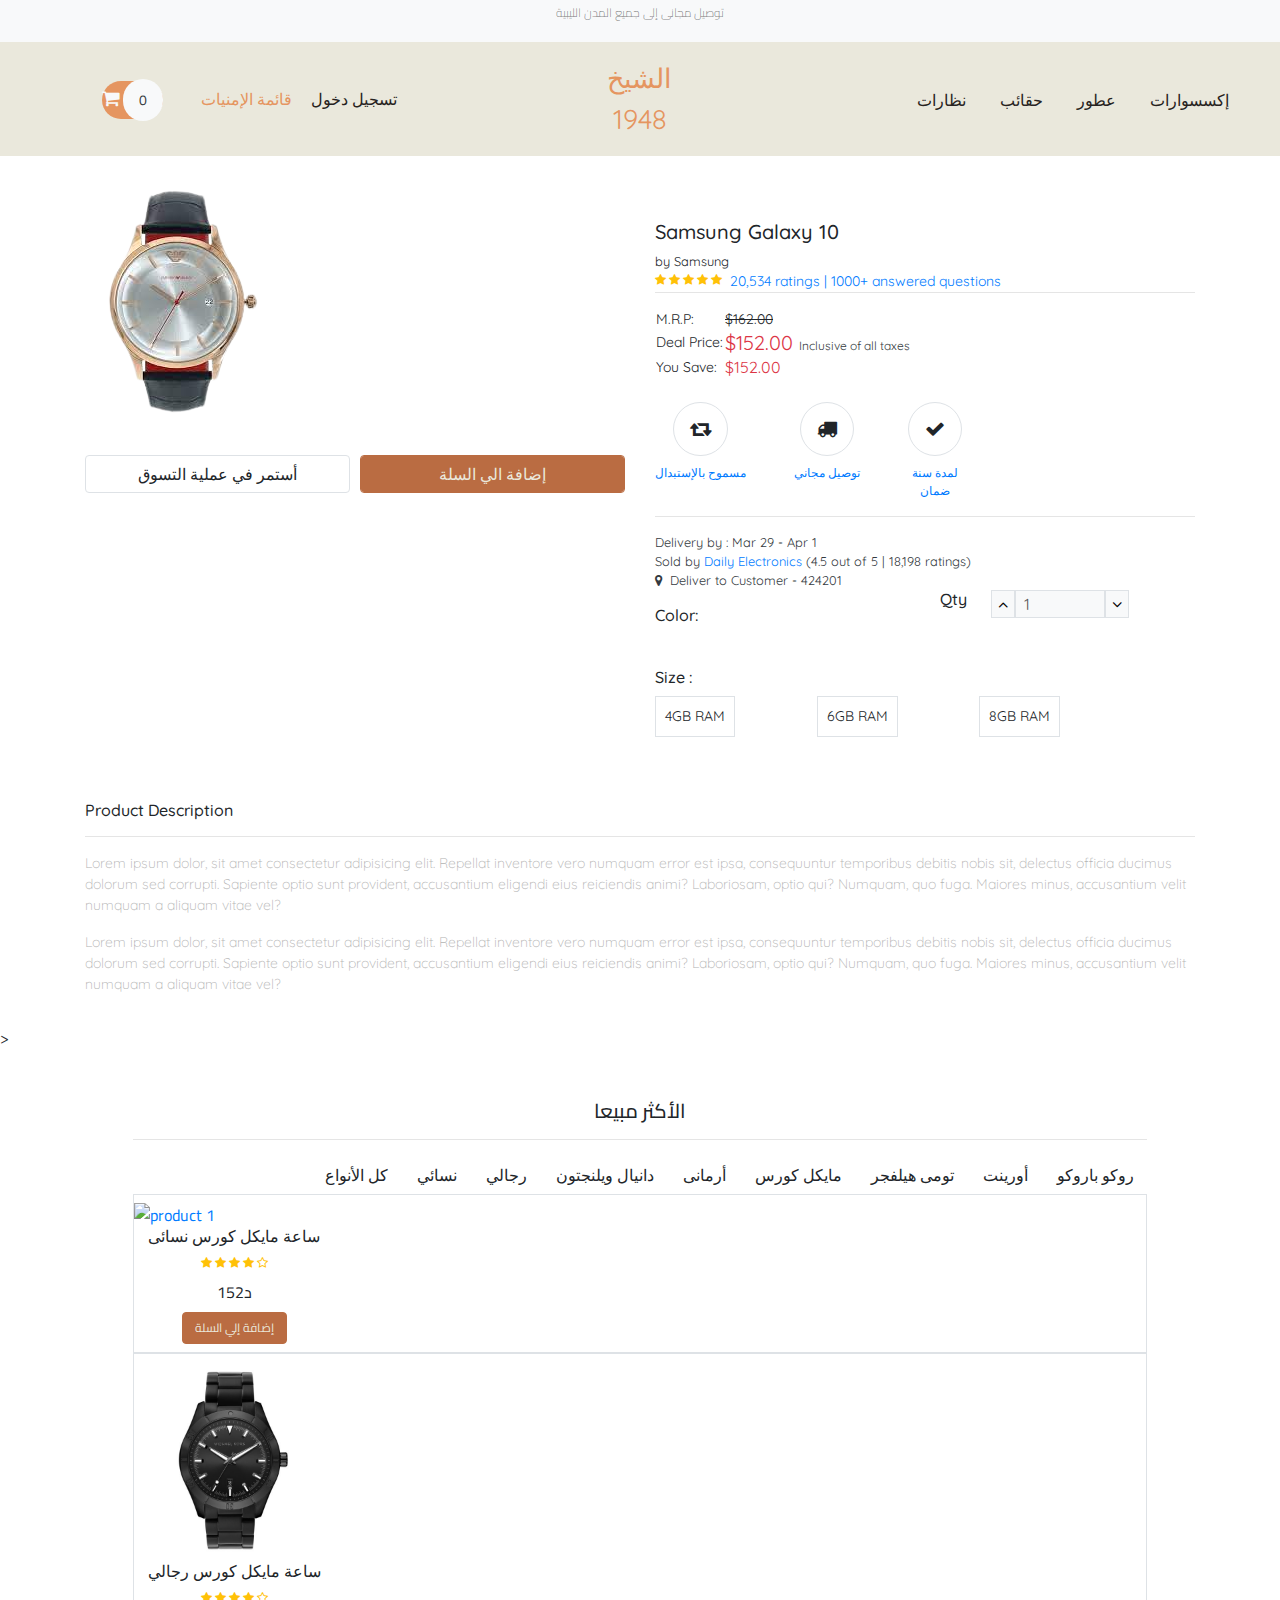
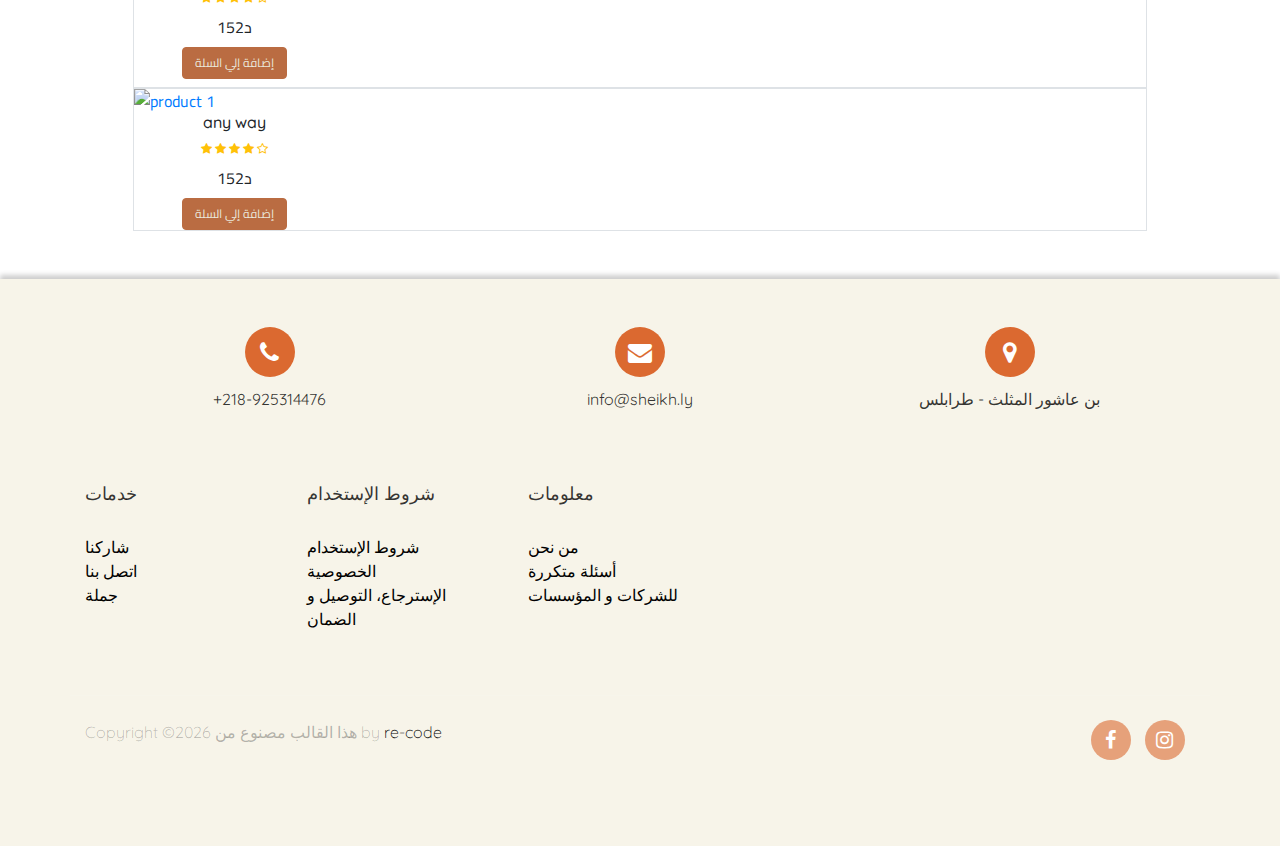
==== commit 7f2a119b: "front -end devolp" ====
--- a/product.html
+++ b/product.html
@@ -107,7 +107,7 @@
     <div class="container">
         <div class="row">
             <div class="col-sm-6">
-                <img src="assest/products/1.png" alt="product" class="img-fluid">
+                <img src="assest/products/ARMANI.png" alt="product" class="img-fluid">
                 <div class="form-row pt-4 font-size-16 font-baloo">
                     <div class="col">
                         <button type="submit" class="btn border form-control">أستمر في عملية التسوق</button>
--- a/sass/scss/style.css
+++ b/sass/scss/style.css
@@ -44,6 +44,230 @@
   color: #EAE8DC;
 }
 
+.d-flex {
+  display: flex;
+}
+
+.align-center {
+  align-items: center;
+}
+
+.flex-centerY-centerX {
+  justify-content: center;
+  justify-content: center;
+  align-items: center;
+}
+
+body {
+  background-color: #f7f7f7;
+}
+
+.page-wrapper {
+  height: 100%;
+  display: table;
+}
+
+.page-wrapper .page-inner {
+  display: table-cell;
+  vertical-align: middle;
+}
+
+.el-wrapper {
+  width: 300px;
+  padding: 15px;
+  margin: 15px 15px 15px 15px;
+  background-color: #f3f3f3;
+  border-radius: 10px 10px 10px 10px;
+  box-shadow: 0;
+  transform: scale(0.95);
+  transition: box-shadow 0.5s, transform 0.5s;
+}
+
+.el-wrapper:hover {
+  transform: scale(1);
+  box-shadow: 5px 20px 30px rgba(0, 0, 0, 0.2);
+  background-color: #ffffff;
+}
+
+@media (max-width: 991px) {
+  .el-wrapper {
+    width: 345px;
+  }
+}
+@media (max-width: 767px) {
+  .el-wrapper {
+    width: 290px;
+    margin: 30px auto;
+  }
+}
+.el-wrapper:hover .h-bg {
+  left: 0px;
+}
+
+.el-wrapper:hover .price {
+  left: 20px;
+  transform: translateY(-50%);
+  color: #818181;
+}
+
+.el-wrapper:hover .add-to-cart {
+  left: 50%;
+}
+
+.el-wrapper:hover .img {
+  webkit-filter: blur(7px);
+  -o-filter: blur(7px);
+  -ms-filter: blur(7px);
+  filter: blur(7px);
+  filter: progid:DXImageTransform.Microsoft.Blur(pixelradius="7", shadowopacity="0.0");
+  opacity: 0.4;
+}
+
+.el-wrapper:hover .info-inner {
+  bottom: 155px;
+}
+
+.el-wrapper:hover .a-size {
+  transition-delay: 300ms;
+  bottom: 50px;
+  opacity: 1;
+}
+
+.el-wrapper .box-down {
+  width: 100%;
+  height: 60px;
+  position: relative;
+  overflow: hidden;
+}
+
+.el-wrapper .box-up {
+  width: 100%;
+  height: 300px;
+  position: relative;
+  overflow: hidden;
+  text-align: center;
+}
+
+.el-wrapper .img {
+  margin-left: auto;
+  margin-right: auto;
+  padding: 20px 0;
+  transition: all 800ms cubic-bezier(0, 0, 0.18, 1);
+  /* ease-out */
+  transition-timing-function: cubic-bezier(0, 0, 0.18, 1);
+  /* ease-out */
+}
+
+.h-bg {
+  transition: all 800ms cubic-bezier(0, 0, 0.18, 1);
+  /* ease-out */
+  transition-timing-function: cubic-bezier(0, 0, 0.18, 1);
+  /* ease-out */
+  width: 660px;
+  height: 100%;
+  background-color: #ba6c42;
+  position: absolute;
+  left: -659px;
+}
+
+.h-bg .h-bg-inner {
+  width: 50%;
+  height: 100%;
+  background-color: #464646;
+}
+
+.info-inner {
+  transition: all 400ms cubic-bezier(0, 0, 0.18, 1);
+  /* ease-out */
+  transition-timing-function: cubic-bezier(0, 0, 0.18, 1);
+  /* ease-out */
+  position: absolute;
+  width: 100%;
+  bottom: 25px;
+}
+
+.info-inner .p-name,
+.info-inner .p-company {
+  display: block;
+}
+
+.info-inner .p-name {
+  font-family: "PT Sans", sans-serif;
+  font-size: 18px;
+  color: #252525;
+}
+
+.info-inner .p-company {
+  font-family: "Lato", sans-serif;
+  font-size: 12px;
+  text-transform: uppercase;
+  color: #8c8c8c;
+}
+
+.a-size {
+  transition: all 300ms cubic-bezier(0, 0, 0.18, 1);
+  /* ease-out */
+  transition-timing-function: cubic-bezier(0, 0, 0.18, 1);
+  /* ease-out */
+  position: absolute;
+  width: 100%;
+  bottom: -20px;
+  font-family: "PT Sans", sans-serif;
+  color: #828282;
+  opacity: 0;
+}
+
+.a-size .size {
+  color: #252525;
+}
+
+.cart {
+  display: block;
+  position: absolute;
+  width: 100%;
+  height: 100%;
+  top: 0;
+  left: 0;
+  font-family: "Lato", sans-serif;
+  font-weight: 700;
+}
+
+.cart .price {
+  transition: all 600ms cubic-bezier(0, 0, 0.18, 1);
+  /* ease-out */
+  transition-timing-function: cubic-bezier(0, 0, 0.18, 1);
+  /* ease-out */
+  transition-delay: 100ms;
+  display: block;
+  position: absolute;
+  top: 50%;
+  left: 50%;
+  transform: translate(-50%, -50%);
+  font-size: 16px;
+  color: #252525;
+}
+
+.cart .add-to-cart {
+  transition: all 600ms cubic-bezier(0, 0, 0.18, 1);
+  /* ease-out */
+  transition-timing-function: cubic-bezier(0, 0, 0.18, 1);
+  /* ease-out */
+  transition-delay: 100ms;
+  display: block;
+  position: absolute;
+  top: 50%;
+  left: 110%;
+  transform: translate(-50%, -50%);
+}
+
+.cart .add-to-cart .txt {
+  font-size: 12px;
+  color: #fff;
+  letter-spacing: 0.045em;
+  text-transform: uppercase;
+  white-space: nowrap;
+}
+
 /* tyography classes*/
 .font-cario {
   font-family: "Cairo", sans-serif;
@@ -95,7 +319,7 @@
 /* saass template */
 body {
   font-family: "Quicksand", -apple-system, BlinkMacSystemFont, "Segoe UI", Roboto, "Helvetica Neue", Arial, "Noto Sans", sans-serif, "Apple Color Emoji", "Segoe UI Emoji", "Segoe UI Symbol", "Noto Color Emoji";
-  background-color: #f8f9fa;
+  background-color: #ffffff;
   height: 200vh;
   position: relative;
 }
@@ -582,6 +806,7 @@
 .footer-10 {
   background: #f7f4e9;
   padding: 0 0 4em 0;
+  box-shadow: 0px -4px 5px 0px rgba(0, 0, 0, 0.2);
 }
 
 .footer-10 .border-top, .footer-10 .border-bottom {
